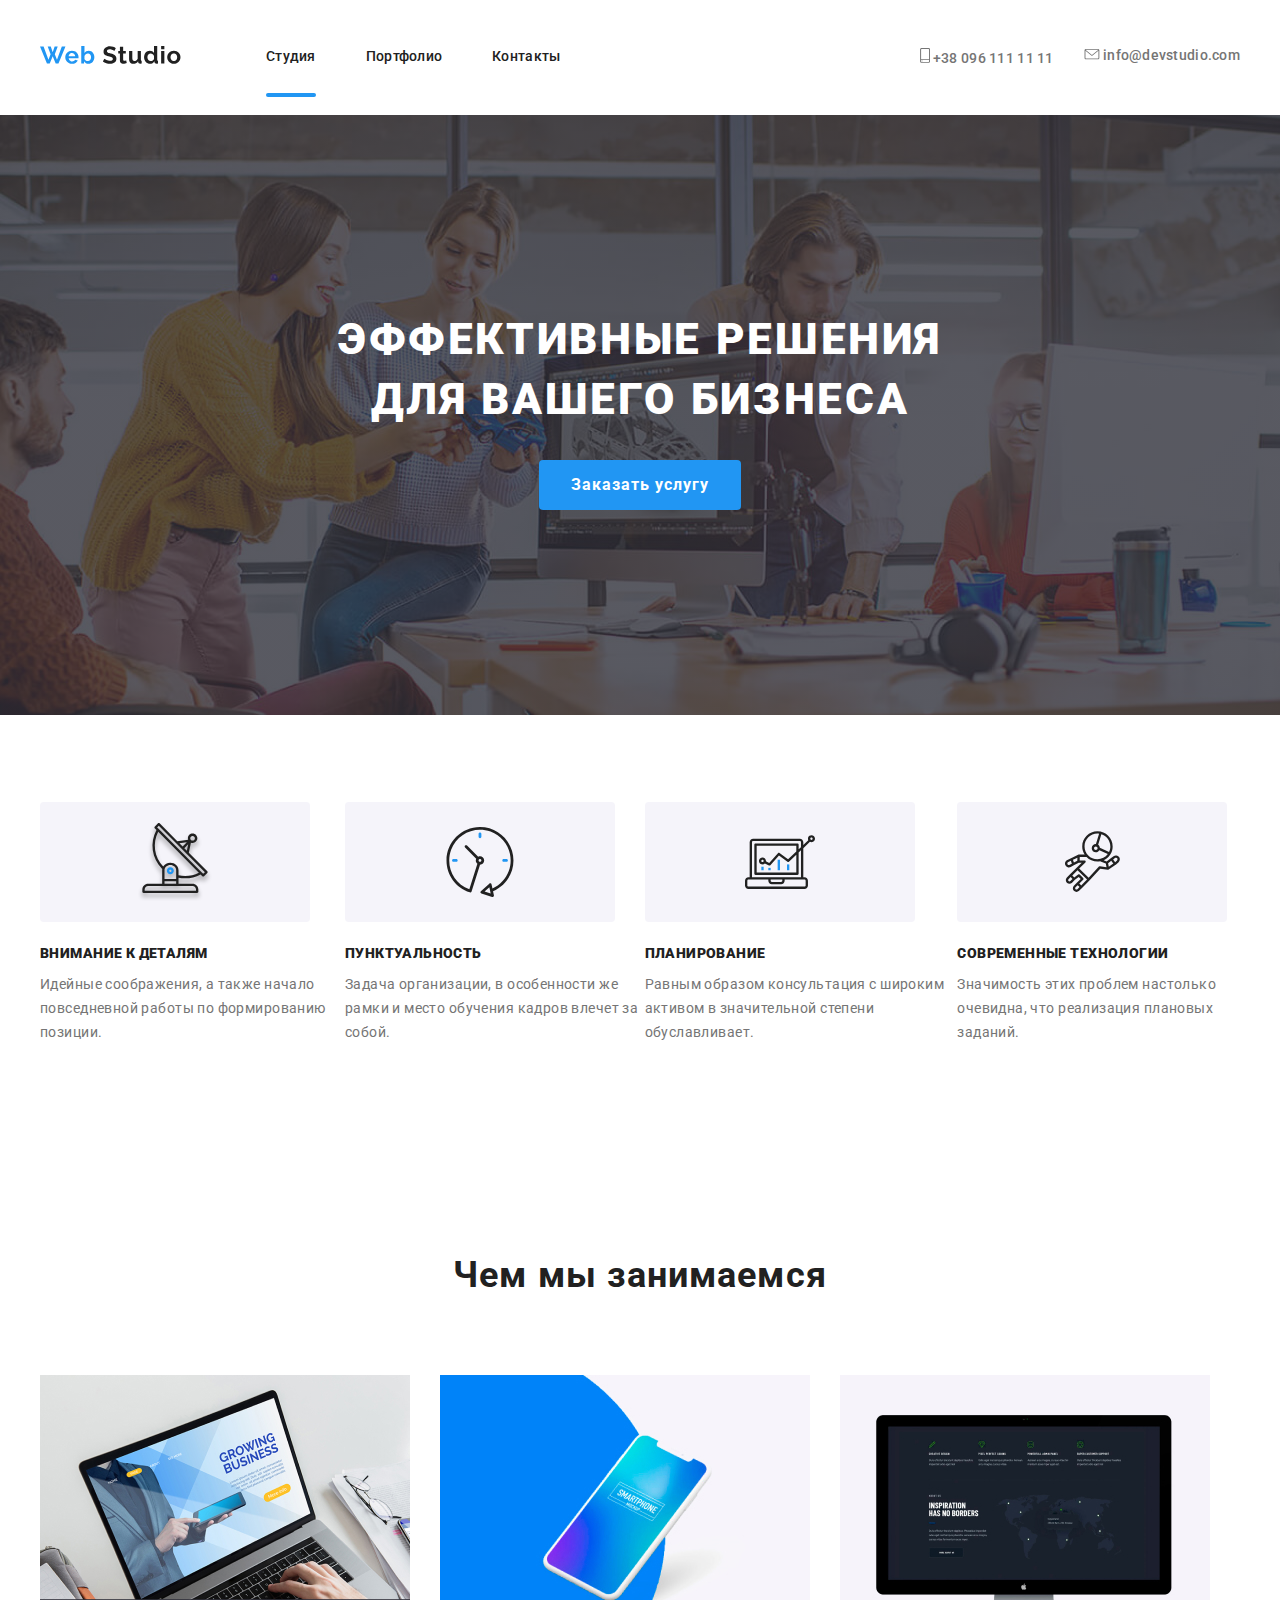
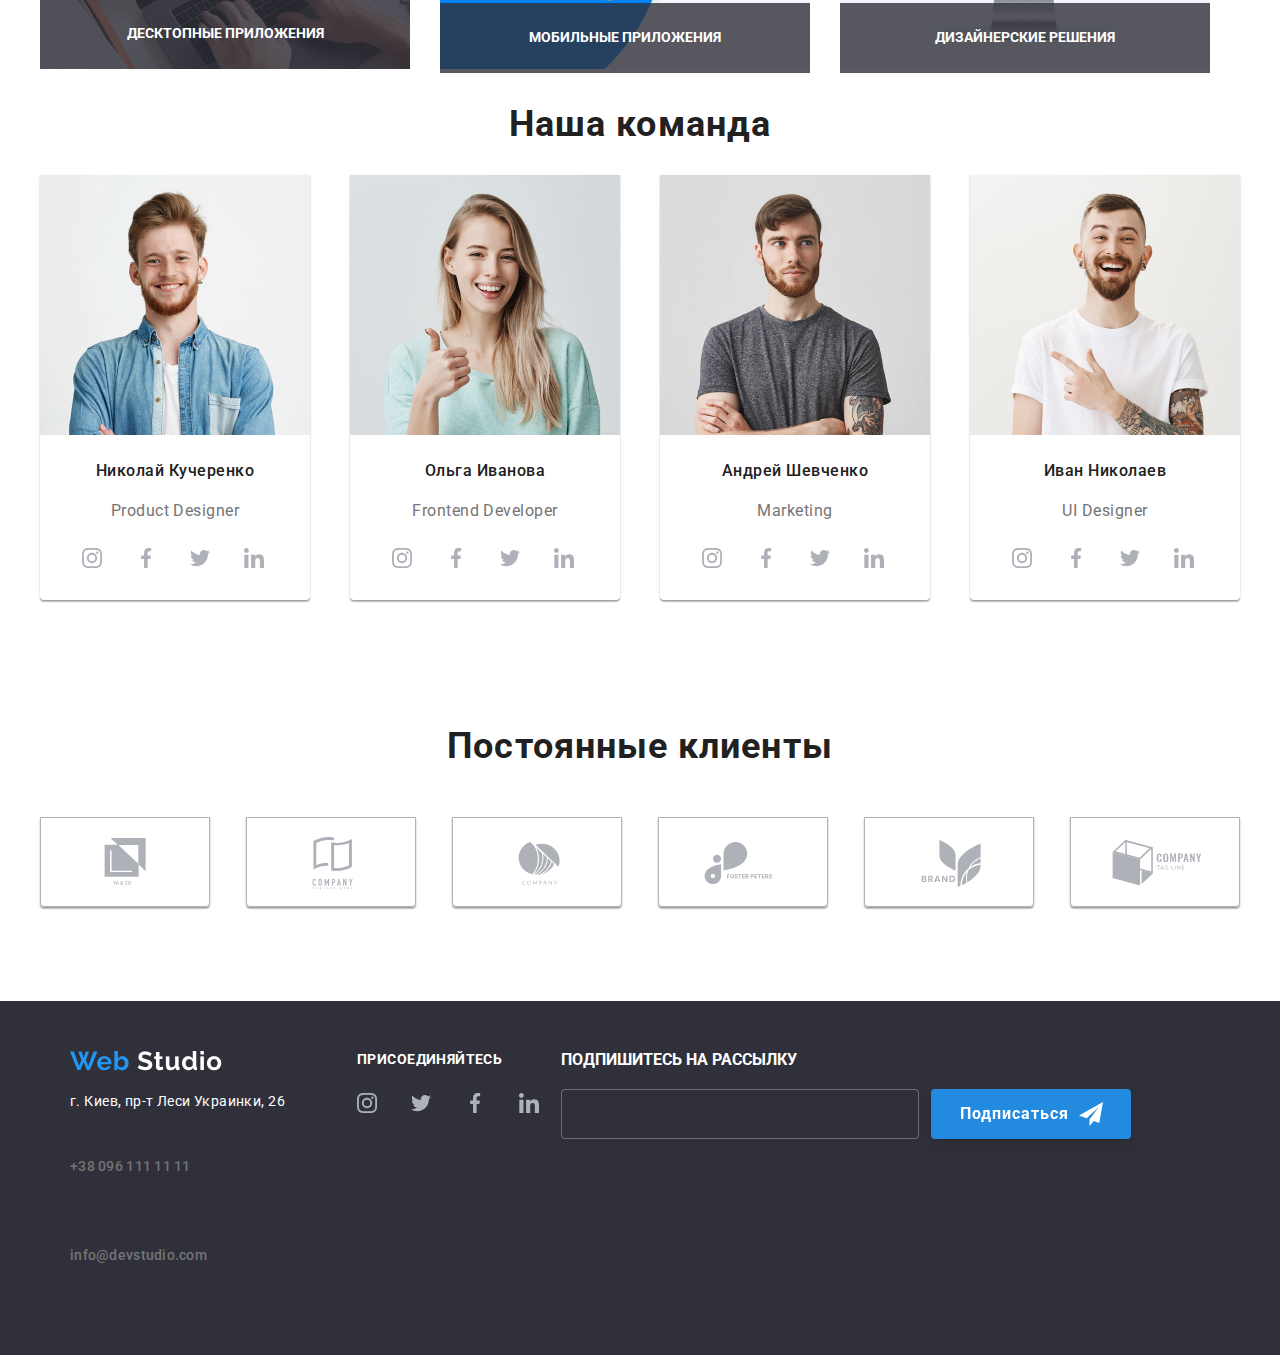
==== index.html @ 28524fff "18/08" ====
<!DOCTYPE html>
<html lang="ru">
  <head>
    <meta charset="UTF-8" />
    <meta name="viewport" content="width=device-width, initial-scale=1.0" />
    <title>Web Studio</title>
    <link
      href="https://fonts.googleapis.com/css2?family=Roboto:ital,wght@0,100;0,300;0,400;0,500;0,700;0,900;1,100;1,300;1,400;1,500;1,700;1,900&display=swap"
      rel="stylesheet"
    />
    <link rel="stylesheet" href="./CSS/normalize.css" />
    <link rel="stylesheet" href="./CSS/styles.css" />
  </head>

  <body>
    <!--Шапка сайта-->
    <header class="page-header">
      <div class="container">
        <nav class="nav-container">
          <a href="index.html" aria-label="лого" class="logo-link">
            <svg width="141" height="28">
              <use href="./images/sprite.svg#icon-logo"></use>
            </svg>
          </a>
          <ul class="site-nav list">
            <li class="nav-link-item list">
              <a class="nav-link link current" href="index.html">
                Студия
              </a>
            </li>
            <li class="nav-link-item list">
              <a class="nav-link" href="portfolio.html">
                Портфолио
              </a>
            </li>
            <li class="nav-link-item list">
              <a class="nav-link" href=" ">
                Контакты
              </a>
            </li>
          </ul>
          <div class="site-nav-div">
            <ul class="site-nav">
              <li class="contact-list-item list">
                <a class="contact-data" href="tel: ">
                  <svg width="10" height="14.94" class="contact-data-icon">
                    <use href="./images/sprite.svg#icon-smartphone"></use>
                  </svg>
                  +38 096 111 11 11</a
                >
              </li>
              <li class="contact-list-item list">
                <a class="contact-data" href="mailto:info@devstudio.com">
                  <svg width="16" height="11.12" class="contact-data-icon">
                    <use href="./images/sprite.svg#icon-envelope"></use>
                  </svg>
                  info@devstudio.com</a
                >
              </li>
            </ul>
          </div>
        </nav>
      </div>
    </header>
    <!--Герой-->
    <section class="hero-section">
      <div class="container hero-container">
        <h1 class="hero-heading">
          ЭФФЕКТИВНЫЕ РЕШЕНИЯ <br />
          ДЛЯ ВАШЕГО БИЗНЕСА
        </h1>
        <button data-modal-open class="data-modal-open button" type="button">
          Заказать услугу
        </button>
        <div data-modal class="backdrop is-hidden">
          <button class="modal-close-button" type="button" data-modal-close>
            <svg class="close-icon">
              <use href="./images/sprite.svg#icon-close"></use>
            </svg>
          </button>
          <div class="modal">
            <b class="modal-for-call"
              >Оставьте свои данные, мы вам перезвоним</b
            >
            <form class="feedback-form form">
              <div class="form-field">
                <input
                  class="form-field-input"
                  type="text"
                  name="name"
                  id="name"
                  placeholder=" "
                  required
                />
                <label class="form-field-label" for="name">Имя</label>
                <svg class="form-field-icon" width="18" height="18">
                  <use href="./images/sprite.svg#icon-person"></use>
                </svg>
              </div>
              <div class="form-field">
                <input
                  class="form-field-input"
                  type="tel"
                  name="tel"
                  id="tel"
                  placeholder=" "
                  required
                />
                <label class="form-field-label" for="tel">Телефон</label>
                <svg class="form-field-icon" width="18" height="18">
                  <use href="./images/sprite.svg#icon-phone-black"></use>
                </svg>
              </div>
              <div class="form-field">
                <input
                  class="form-field-input"
                  type="email"
                  name="mail"
                  id="mail"
                  placeholder=" "
                  required
                />
                <label class="form-field-label" for="mail">Почта</label>
                <svg class="form-field-icon" width="18" height="18">
                  <use href="./images/sprite.svg#icon-email-black"></use>
                </svg>
              </div>
              <div class="form-field textarea">
                <textarea
                  class="form-field-textarea"
                  name="comment"
                  id="comment"
                  placeholder=" "
                ></textarea>
                <label class="form-field-label" for="comment"
                  >Комментарий</label
                >
              </div>
              <div class="form-field checkbox">
                <input
                  class="checkbox-input"
                  type="checkbox"
                  name="check"
                  value="Подтверждаю"
                  id="check"
                  required
                />
                <label class="checkbox-label" for="check">
                  <span class="contact-form-checkbox-span">
                    Соглашаюсь с рассылкой и принимаю
                    <a
                      class="contact-form-checkbox-span-link"
                      href=""
                      target="_blank"
                      rel="noopener noreferrer"
                    >
                      Условия договора</a
                    >
                  </span>
                </label>
              </div>
              <button class="feedback-form-submit-button button" type="submit">
                Отправить
              </button>
            </form>
          </div>
        </div>
      </div>
    </section>
    <!--Почему мы-->
    <section class="about-us-sect">
      <div class="container">
        <h2 hidden>Почему мы</h2>
        <ul class="about-img list">
          <li class="about-image-icon antenna">
            <h3 class="sub-heading"><b>ВНИМАНИЕ К ДЕТАЛЯМ</b></h3>
            <p class="abt-text">
              Идейные соображения, а также начало повседневной работы по
              формированию позиции.
            </p>
          </li>
          <li class="about-image-icon clock">
            <h3 class="sub-heading"><b>ПУНКТУАЛЬНОСТЬ</b></h3>
            <p class="abt-text">
              Задача организации, в особенности же рамки и место обучения кадров
              влечет за собой.
            </p>
          </li>

          <li class="about-image-icon diagram">
            <h3 class="sub-heading"><b>ПЛАНИРОВАНИЕ</b></h3>
            <p class="abt-text">
              Равным образом консультация с широким активом в значительной
              степени обуславливает.
            </p>
          </li>

          <li class="about-image-icon tech">
            <h3 class="sub-heading"><b>СОВРЕМЕННЫЕ ТЕХНОЛОГИИ</b></h3>
            <p class="abt-text">
              Значимость этих проблем настолько очевидна, что реализация
              плановых заданий.
            </p>
          </li>
        </ul>
      </div>
    </section>
    <!--Чем мы занимаемся-->
    <section class="activity-sec no.padding">
      <div class="container">
        <h2 class="activity-header">Чем мы занимаемся</h2>
        <ul class="activity-list list">
          <li class="activity-list-item">
            <div class="activity-wrapper">
              <img
                class="activity-list-item-image"
                src="images/ourbusiness/desktop.jpg"
                alt="ноутбук"
                width="370"
                height="294"
              />
              <h3 class="activity-subh-r">Десктопные приложения</h3>
            </div>
          </li>

          <li class="activity-list-item">
            <div class="activity-wrapper">
              <img
                src="images/ourbusiness/mobile.jpg"
                alt="Телефон"
                width="370"
                height="294"
              />
              <h3 class="activity-subh-r">Мобильные приложения</h3>
            </div>
          </li>
          <li class="activity-list-item">
            <div class="activity-wrapper">
              <img
                src="images/ourbusiness/design.jpg"
                alt="компьютер"
                width="370"
                height="294"
              />
              <h3 class="activity-subh-r">Дизайнерские решения</h3>
            </div>
          </li>
        </ul>
      </div>
    </section>
    <!--Наша команда-->
    <section class="team-section">
      <div class="container">
        <h2 class="team-section-name">Наша команда</h2>
        <ul class="team-list list">
          <li class="team-list-item first-empl">
            <img
              src="./images/team/Николай.jpg"
              alt="Николай"
              width="270"
              height="260"
            />
            <h4 class="team-subheader">Николай Кучеренко</h4>
            <p class="profession" lang="en">Product Designer</p>
            <ul class="social-link-list list">
              <li class="social-link">
                <a
                  href=" "
                  aria-label="Instagram"
                  class="social-list_link-item"
                >
                  <svg width="20" height="20">
                    <use href="./images/sprite.svg#icon-instagram"></use>
                  </svg>
                </a>
              </li>
              <li class="social-link">
                <a href=" " aria-label="Facebook" class="social-list_link-item">
                  <svg width="20" height="20">
                    <use href="./images/sprite.svg#icon-facebook"></use>
                  </svg>
                </a>
              </li>
              <li class="social-link">
                <a href=" " aria-label="Twitter" class="social-list_link-item">
                  <svg width="20" height="20">
                    <use href="./images/sprite.svg#icon-twitter"></use>
                  </svg>
                </a>
              </li>
              <li class="social-link">
                <a href=" " aria-label="Linkedin" class="social-list_link-item"
                  ><svg width="20" height="20">
                    <use href="./images/sprite.svg#icon-linkedin"></use>
                  </svg>
                </a>
              </li>
            </ul>
          </li>

          <li class="team-list-item">
            <img
              src="./images/team/Ольга.jpg"
              alt="Ольга"
              width="270"
              height="260"
            />
            <h4 class="team-subheader">Ольга Иванова</h4>
            <p class="profession" lang="en">Frontend Developer</p>
            <ul class="social-link-list list">
              <li class="social-link">
                <a
                  href=" "
                  aria-label="Instagram"
                  class="social-list_link-item"
                >
                  <svg width="20" height="20">
                    <use href="./images/sprite.svg#icon-instagram"></use>
                  </svg>
                </a>
              </li>
              <li class="social-link">
                <a href=" " aria-label="Facebook" class="social-list_link-item">
                  <svg width="20" height="20">
                    <use href="./images/sprite.svg#icon-facebook"></use>
                  </svg>
                </a>
              </li>
              <li class="social-link">
                <a href=" " aria-label="Twitter" class="social-list_link-item">
                  <svg width="20" height="20">
                    <use href="./images/sprite.svg#icon-twitter"></use>
                  </svg>
                </a>
              </li>
              <li class="social-link">
                <a href=" " aria-label="Linkedin" class="social-list_link-item">
                  <svg width="20" height="20">
                    <use href="./images/sprite.svg#icon-linkedin"></use>
                  </svg>
                </a>
              </li>
            </ul>
          </li>
          <li class="team-list-item">
            <img
              src="./images/team/Андрей.jpg"
              alt="Андрей"
              width="270"
              height="260"
            />
            <h4 class="team-subheader">Андрей Шевченко</h4>
            <p class="profession" lang="en">Marketing</p>
            <ul class="social-link-list list">
              <li class="social-link">
                <a
                  href=" "
                  aria-label="Instagram"
                  class="social-list_link-item"
                >
                  <svg width="20" height="20">
                    <use href="./images/sprite.svg#icon-instagram"></use>
                  </svg>
                </a>
              </li>
              <li class="social-link">
                <a href=" " aria-label="Facebook" class="social-list_link-item">
                  <svg width="20" height="20">
                    <use href="./images/sprite.svg#icon-facebook"></use>
                  </svg>
                </a>
              </li>
              <li class="social-link">
                <a href=" " aria-label="Twitter" class="social-list_link-item">
                  <svg width="20" height="20">
                    <use href="./images/sprite.svg#icon-twitter"></use>
                  </svg>
                </a>
              </li>
              <li class="social-link">
                <a href=" " aria-label="Linkedin" class="social-list_link-item">
                  <svg width="20" height="20">
                    <use href="./images/sprite.svg#icon-linkedin"></use>
                  </svg>
                </a>
              </li>
            </ul>
          </li>

          <li class="team-list-item">
            <img
              src="./images/team/Иван.jpg"
              alt="Иван"
              width="270"
              height="260"
            />
            <h4 class="team-subheader">Иван Николаев</h4>
            <p class="profession" lang="en">UI Designer</p>
            <ul class="social-link-list list">
              <li class="social-link">
                <a
                  href=" "
                  aria-label="Instagram"
                  class="social-list_link-item"
                >
                  <svg width="20" height="20">
                    <use href="./images/sprite.svg#icon-instagram"></use>
                  </svg>
                </a>
              </li>
              <li class="social-link">
                <a href=" " aria-label="Facebook" class="social-list_link-item">
                  <svg width="20" height="20">
                    <use href="./images/sprite.svg#icon-facebook"></use>
                  </svg>
                </a>
              </li>
              <li class="social-link">
                <a href=" " aria-label="Twitter" class="social-list_link-item">
                  <svg width="20" height="20">
                    <use href="./images/sprite.svg#icon-twitter"></use>
                  </svg>
                </a>
              </li>
              <li class="social-link">
                <a href=" " aria-label="Linkedin" class="social-list_link-item">
                  <svg width="20" height="20">
                    <use href="./images/sprite.svg#icon-linkedin"></use>
                  </svg>
                </a>
              </li>
            </ul>
          </li>
        </ul>
      </div>
    </section>
    <!--Постоянные клиенты-->
    <section class="clients-section">
      <div class="container">
        <h2 class="clients-header">Постоянные клиенты</h2>
        <ul class="clients-list list">
          <li class="client-icon border customers-list-item-link">
            <a href="" aria-label="Клиент1">
              <svg width="170" height="90" class="client-icon-svg">
                <use href="./images/sprite.svg#icon-Client1"></use>
              </svg>
            </a>
          </li>
          <li class="client-icon border customers-list-item-link">
            <a href="" aria-label="Клиент2">
              <svg width="170" height="90" class="client-icon-svg">
                <use href="./images/sprite.svg#icon-Client2"></use>
              </svg>
            </a>
          </li>
          <li class="client-icon border customers-list-item-link">
            <a href="" aria-label="Клиент1">
              <svg width="170" height="90" class="client-icon-svg">
                <use href="./images/sprite.svg#icon-Client3"></use></svg
            ></a>
          </li>
          <li class="client-icon border customers-list-item-link">
            <a href="" aria-label="Клиент4">
              <svg width="170" height="90" class="client-icon-svg">
                <use href="./images/sprite.svg#icon-Client4"></use></svg
            ></a>
          </li>
          <li class="client-icon border customers-list-item-link">
            <a href="" aria-label="Клиент5">
              <svg width="170" height="90" class="client-icon-svg">
                <use href="./images/sprite.svg#icon-Client5"></use></svg
            ></a>
          </li>
          <li class="client-icon border customers-list-item-link">
            <a href="" aria-label="Клиент6">
              <svg width="170" height="90" class="client-icon-svg">
                <use href="./images/sprite.svg#icon-Client6"></use></svg
            ></a>
          </li>
        </ul>
      </div>
    </section>
    <!--Контакты-->
    <footer class="contacts-sec">
      <div class="container">
        <div class="contacts">
          <h2 hidden>Контакты</h2>
          <div class="contacts-div1">
            <a href="index.html" aria-label="лого" class="footer-logo">
              <img src="./images/header/WebStudio.png" alt="webstudio" />
            </a>

            <div class="address-div">
              <address>
                <a
                  class="address-item-link"
                  href="https://goo.gl/maps/PfShquKMq7pHnLQV8"
                >
                  <p class="address-item">г. Киев, пр-т Леси Украинки, 26</p>
                </a>
              </address>
              <ul class="list">
                <li class="contact-list-item">
                  <a class="contact-data" href="tel: ">+38 096 111 11 11</a>
                </li>
                <li class="contact-list-item">
                  <a class="contact-data" href="mailto:info@devstudio.com">
                    info@devstudio.com</a
                  >
                </li>
              </ul>
            </div>
          </div>

          <div class="join-us-div">
            <p class="join-text">Присоединяйтесь</p>
            <ul class="joinus list">
              <li class="social-link">
                <a
                  href=""
                  aria-label="иконка_инстаграм"
                  class="social-list_link-item"
                >
                  <svg width="20" height="20">
                    <use href="./images/sprite.svg#icon-instagram"></use>
                  </svg>
                </a>
              </li>
              <li class="social-link">
                <a
                  href=""
                  aria-label="иконка_твиттер"
                  class="social-list_link-item"
                >
                  <svg width="20" height="20">
                    <use href="./images/sprite.svg#icon-twitter"></use></svg
                ></a>
              </li>
              <li class="social-link">
                <a
                  href=""
                  aria-label="иконка_фейсбук"
                  class="social-list_link-item"
                >
                  <svg width="20" height="20">
                    <use href="./images/sprite.svg#icon-facebook"></use></svg
                ></a>
              </li>
              <li class="social-link">
                <a
                  href=""
                  aria-label="иконка_линкедин"
                  class="social-list_link-item"
                  ><svg width="20" height="20">
                    <use href="./images/sprite.svg#icon-linkedin"></use>
                  </svg>
                </a>
              </li>
            </ul>
          </div>
          <!--Блок подписки-->
          <div class="subscribe-form-section">
            <b class="subscribe-to">подпишитесь на рассылку</b>
            <form class="subscribe-form">
              <input
                class="subscribe-form-input"
                type="email"
                name="mail"
                id="email"
              />
              <button class="subscribe-form-submit-button button" type="submit">
                Подписаться
                <svg class="subscribe-form-icon" width="24" height="24">
                  <use href="./images/sprite.svg#icon-icon_send"></use>
                </svg>
              </button>
            </form>
          </div>
        </div>
      </div>
    </footer>
    <script src="./js/modal.js"></script>
  </body>
</html>
---- CSS/styles.css ----
:root {
  font-family: "Roboto", sans-serif;
  font-style: normal;
    --main-font-color: white;}
}

html {
  box-sizing: border-box;
}

*, *:: before, 
*:: after {
  box-sizing: inherit;
}

.list {
padding: 0; 
margin: 0; 
list-style-type: none;
}

.container {
  max-width: 1200px;
  padding-left: 15px;
  padding-right: 15px;
  margin-left: auto;
  margin-right: auto;
  }


.site-nav {
 display: flex; 
}
.site-nav .nav-link-item {
  display: block;
  font-weight: 500;
  font-size: 14px;
  line-height: 16px;
  letter-spacing: 0.02em;
  color: #212121;
  margin-right: 50px;
  padding-top: 30px;
}
.nav-link {
  color: #212121;
}
.site-nav .nav-link-item:last-child {
  margin-right: 0;
}

.contact-list-item {
  margin-right: 30px;
  padding-bottom: 9px;
}
.site-nav .contact-list-item:last-child {
  margin-right: 0;
}

.logo {
  font-family: "Roboto", sans-serif;
}
.logo-link {
  margin-right: 85px;
}
.site-nav-div {
  margin-left: auto;
}
.hero-heading {
  margin-top: 0;
  margin-bottom: 30px;
  padding-top: 195px;
  font-weight: 900;
  font-size: 44px;
  line-height: 1.36;
  text-align: center;
  letter-spacing: 0.06em;
  text-transform: uppercase;
  color: #ffffff;
}
.hero-container {
  background-image: linear-gradient(
    to bottom, 
     rgba(47, 48, 58, 0.8), 
     rgba(47, 48, 58, 0.8) ), url(../images/header_image/Header_img.jpg); 
  background-repeat: no-repeat;
  background-origin: border-box;
  background-size: auto;
  background-position: center;
  background-size: cover;
  max-width: 1600px;
  height: 600px;
  left: 0px;
  top: 80px;
  background-clip: border-box;

  }


.nav-container {
  display: flex;
  align-items: center;
  /*justify-content: space-between;*/
}
.nav-link {
  font-weight: 500;
  font-size: 14px;
  line-height: 1.14;
  letter-spacing: 0.02em;
  text-decoration: none;
}
.nav-link:hover,
.nav-link:focus {
  color: #2196f3;
}
.nav-link-item {
  list-style: none;
  text-decoration: none;
  display: block;
}

/*.nav-link-text {
font-weight: 500;
font-size: 14px;
line-height: 16px;
letter-spacing: 0.02em;
color: #212121;  
}*/
/*.current {
  color:#2196F3;*/
 
}

.nav-link {
 display: block;
 padding-top: 32px;
 padding-bottom: 32px;
 font-weight: 500;
 font-size: 14px;
 line-height: 1.1428;
 letter-spacing: 0.02em;
 color: #212121;}
}
/*.nav-link .current {
 padding-bottom: 0;
}*/
.nav-link.current {
 padding-bottom: 0;
 color:#2196F3;
 }
.nav-link.current::after {
 content: '';
 display: block;
 height: 4px;
 border-radius: 2px;
 margin-top: 28px;
 background-color: #2196F3;
 }



.contact-list-item {
  list-style: none;
  text-decoration: none;
}
.contact-list-item {
  fill: #757575;
}
.contact-list-item:hover,
.contact-list-item:focus
 {
  color: #2196f3;
}
.contact-data {
  display: block;
  padding-top: 32px;
  padding-bottom: 32px;
  list-style: none;
  text-decoration: none;
  font-weight: 500;
  font-size: 14px;
  line-height: 1.14;
  letter-spacing: 0.02em;
  color: #757575;
  transition: color 250ms cubic-bezier(0.4, 0, 0.2, 1);
}
.contact-data:hover,
.contact-data .contact-data-icon:focus {
  fill: #2196f3;
}
.contact-data:hover,
.contact-data:focus {
 color: #2196f3;
}

.list {
  padding: 0;
  /*margin: 0;*/
}
.hero-section {
  text-align: center;
  background-image: linear-gradient(
    to bottom, 
     rgba(47, 48, 58, 0.8), 
     rgba(47, 48, 58, 0.8) ), url(../images/header_image/Header_img.jpg); 
  background-repeat: no-repeat;
  background-origin: border-box;
  background-size: auto;
  background-position: center;
  background-size: cover;
  max-width: 1600px;
  height: 600px;
  left: 0px;
  top: 80px;
  background-clip: border-box; /*background-color: grey;*/
   margin-left: auto;
  margin-right: auto;}

  .button {
  display: inline-block;
  border-radius: 4px;
  padding: 10px 32px;
  min-width: 200px;
  text-align: center;
  background: #2196f3;
  color: #ffffff;
  /*text-transform: uppercase;*/
  letter-spacing: 0.06em;
  border: none;
  font-family: Roboto;
font-style: normal;
font-weight: bold;
font-size: 16px;
line-height: 30px;
  }

  .button:hover,
  .button:focus {
    background: #2196f3;
    color: #ffffff;
    /*text-transform: uppercase;*/
    letter-spacing: 0.06em;
    border: none;
  }

   .hero-button-text {
    font-weight: bold;
    font-size: 16px;
    line-height: 1.87;
    display: flex;
    align-items: center;
    text-align: center;
    letter-spacing: 0.06em;

    color: #FFFFFF;
  }
  .about-us-section {
 display: flex;
    align-items: center;
    text-align: center;
  }
  .abt-us-container {
    width: 1200px;
    margin-top: 0;
    margin-left: auto;
    margin-right: auto;
    margin-bottom: 94px;
    /*width: 1170px;*/
    padding-left: 15px;
    padding-right: 15px;
    justify-content: space-between;
    align-items: baseline;
  }

  .sub-heading {
    margin-top: 0;
    margin-bottom: 10px;
    font-weight: bold;
    font-size: 14px;
    line-height: 1.14;
    letter-spacing: 0.03em;
    text-transform: uppercase;
    color: #212121;
    align-items: center;
    align-items: baseline;
  }
  .about-img {
    list-style: none;
  }
  .about-img {
    display: flex;
  }

  .about-image-icon {
   list-style: none;
   margin-right: 0px;
  }
  
  .about-image-icon:last-child {
    margin-right: 0;
  }

  .antenna::before {
  content: "";
  display: inline-block;
  width: 270px;
  height: 120px;
  background-repeat: no-repeat;
  background-size: cover;
  left: 215px;
  top: 774px;
  background: #F5F4FA;
  background-image: url(../images/about/antenna.svg);
  background-repeat: no-repeat;
  background-position: center;
  border-radius: 4px;
  margin-bottom: 20px;}

    .clock::before {
  content: "";
  display: inline-block;
  width: 270px;
  height: 120px;
  background-repeat: no-repeat;
  background-size: cover;
  left: 215px;
  top: 774px;
  background: #F5F4FA;
  background-image: url(../images/about/clock.svg );
  background-repeat: no-repeat;
  background-position: center;
  border-radius: 4px;
margin-bottom: 20px;}

  .diagram::before {
  content: "";
  display: inline-block;
  width: 270px;
  height: 120px;
  background-repeat: no-repeat;
  background-size: cover;
  left: 215px;
  top: 774px;
  background: #F5F4FA;
  background-image: url(../images/about/diagram.svg );
  background-repeat: no-repeat;
  background-position: center;
  border-radius: 4px;
margin-bottom: 20px;}

  .tech::before {
  content: "";
  display: inline-block;
  width: 270px;
  height: 120px;
  background-repeat: no-repeat;
  background-size: cover;
  left: 215px;
  top: 774px;
  background: #F5F4FA;
  background-image: url(../images/about/Group.svg );
  background-repeat: no-repeat;
  background-position: center;
  border-radius: 4px;
margin-bottom: 20px;}
  }
    /* 
    position: absolute;
    width: 270px;
    height: 120px;
    left: 1115px;
    top: 774px;
    background-color: #F5F4FA;
    border-radius: 4px;*/
    }
  
  .image {
    margin-top: 0;
    margin-bottom: 55px; 
    padding-right: 96px;
    padding-left: 96px
  }

  .image-wrapper{
    position: relative;
  }


  .about-us-sect {
    list-style: none;
    text-decoration: none;
    padding-top: 87px;
    padding-bottom: 87px;
  }


.abt-text {
  margin-top: 0;
  margin-bottom: 94px;
  font-weight: normal;
  font-size: 14px;
  line-height: 1.72;
  letter-spacing: 0.03em;
  color: #757575;
  align-items: center;
  align-items: baseline;
}
.no.padding {
  padding-top: 0;
  padding-bottom: 0;
}
.activity-sec {

  }
.activity-container {
  max-width: 1200px;
  margin-top: 0;
  margin-left: auto;
  margin-right: auto;
}

.activity-list {
  display: flex;
  justify-content: space-between;
}
.activity-header {
  font-weight: bold;
  font-size: 36px;
  line-height: 1.16;
  text-align: center;
  letter-spacing: 0.03em;
  color: #212121;
}
.activity-wrapper {
  position: relative;
}
 .activity-list-item {
  list-style: none;
  margin-top: 48px;
  /*margin-bottom: 94px;*/
  margin-right: 30px;
  
  /*border-radius: 4px;;
background-image: linear-gradient(
    to bottom, 
      #F5F4FA;  #F5F4FA)
  background-repeat: no-repeat;
  background-origin: border-box;
  background-size: auto;
  background-position: center;
  background-size: cover;
  width: 270px;
  height: 120px;
  left: 0px;
  top: 80px;
  background-clip: border-box;*/
}
/*.acivityy-wrapper {
  position: relative;
}
*/
   .activity-list-item-image {
    display: block;
  }

.activity-subh-r {
  position: absolute;
  bottom: 0;
  left: 0;
  width: 100%;
  padding-top: 27px;
  padding-bottom: 27px;
  margin: 0;
  font-weight: 700;
  font-size: 14px;
  line-height: 1.14;
  text-align: center;
  text-transform: uppercase;
  color: #ffffff;
  background-color: rgba(47, 48, 58, 0.8);
  }

/*  .activity-subh-r {
width: 370px;
left: 215px;
top: 1435px;
background-color: rgba(47, 48, 58, 0.8);
text-align: center;

  }*/

 .team-section-container {
    max-width: 1200px;
    justify-content: space-between;
    margin-left: auto;
    margin-right: auto;
    padding-left: 15px;
    padding-right: 15px;
    background: #E5E5E5;
    
  }

  .team-list {
  list-style:none;
  display: flex;
/*margin-left: 215px;
  margin-right: 215px;*/
  justify-content: space-between;
  }

  .team-list-item {
    max-width: 275px;
  /*margin-right: 30px;*/
box-shadow: 0px 2px 1px rgba(0, 0, 0, 0.2), 0px 1px 1px rgba(0, 0, 0, 0.14), 0px 1px 3px rgba(0, 0, 0, 0.12);
border-radius: 0px 0px 4px 4px;
margin-bottom: 95px;
  }
  .team-list-item:last-child {
    margin-right:0
  }
  .team-section-name {
   font-weight: bold;
   font-size: 36px;
   line-height: 42px;
   text-align: center;
   letter-spacing: 0.03em;
   color: #212121; 
  }
 

  .team-subheader {

    font-weight: 500;
    font-size: 16px;
    line-height: 19px;
    text-align: center;
    letter-spacing: 0.03em;
    color: #212121;
  }
  .profession {
    font-weight: normal;
    font-size: 16px;
    line-height: 19px;
    text-align: center;
    letter-spacing: 0.03em;
    color: #757575;
  }
  .social-link-list {
    display: flex;
    align-content: center;
    padding-left: 30px;
    padding-bottom: 20px;
  }
.social-list_link-item {
    display: inline-flex;
    justify-content: center;
    align-items: center;
    width: 44px;
    height: 44px;
    border-radius: 50%;
       
 }
 .social-list_link-item {
transition: fill 250ms cubic-bezier(0.4, 0, 0.2, 1), background-color 250ms cubic-bezier(0.4, 0, 0.2, 1);}
  /*.social-link:hover,
  .social-link:focus {
  color: #2196f3
  ;}*/

  .social-link {
   margin-right: 10px;
  }
  /*.social-link::before {
  content: "";
  width: 60px;
  height: 1px;
  /*margin-right: 40px;*/
  
  
.social-list_link-item {
  fill: #afb1b8;

}
.social-list_link-item:hover, 
.social-list_link-item-svg {
  fill: white;
    transition: fill 250ms cubic-bezier(0.4, 0, 0.2, 1);
}
.social-list_link-item:hover .social-list_link-item-svg {
  fill: #2196F3;
 }
.social-list_link-item-svg {
 width: 20px;
 height: 20px;
}
.social-list_link-item:hover {
  background-color:  #2196F3;
}
 

  /*.social-link {
     background-image: url(../images/Socials/Instagram.svg);
     background-position: center;
     position: absolute;
      width: 44px;
      height: 44px;
      left: 515px;
      top: 2779px;*/

  

 /* .clients-container {
  max-width: 1200px;
  margin-top: 0;
 
  margin-left: auto;
  margin-right: auto; 
  padding-left: 15px;
  padding-right: 15px;
  padding-bottom: 0px;
      }*/

  .clients-section {
   margin-bottom: 94px;
   }
  .clients-icon-list {
    transition: background-color 250ms cubic-bezier(0.4, 0, 0.2, 1);
  }

  .clients-list {
    list-style: none;
    display: flex;
    justify-content: space-between;}

 .clients-header {
margin-bottom: 50px;
font-weight: bold;
font-size: 36px;
line-height: 42px;
text-align: center;
letter-spacing: 0.03em;
color: #212121;

 }
.client-icon .client-icon-svg {
   fill:#AFB1B8;
}

.client-icon:last-child {
  margin-right: 0px;
}
.client-icon {
  margin-right: 30px;
}

.client-icon-svg:hover,
.client-icon-svg {
  fill: #2196f3;
}

.customers-list-item-link:hover,
.customers-list-item-link:focus {
  border-color: #2196f3;}
.customers-list-item-link {
  transition: background-color 250ms cubic-bezier(0.4, 0, 0.2, 1);
}
/*.client-icon:hover, 
.client-icon-svg {
  fill:  #2196f3}*/
 
/* .client-icon:hover,
 .client-icon:focus {
color: #2196f3;}*/

 .border{
max-width: 170px;
  /*margin-right: 30px;*/
box-shadow: 0px 2px 1px rgba(0, 0, 0, 0.2), 0px 1px 1px rgba(0, 0, 0, 0.14), 0px 1px 3px rgba(0, 0, 0, 0.12);
border-radius: 0px 0px 4px 4px;
/*margin-bottom: 95px;*/
height: 90px;
left: 1215px;
top: 2487px;
border: 1px solid #AFB1B8;
box-sizing: border-box;

  }

.client-icon .border:hover,
.border:focus {
fill: #2196f3;}

 .products-list-section {
 margin-top: 30px;
 }
  .products-list {
  list-style: none;
  display: flex;
  justify-content: center;
  /*margin-bottom: 95px;*/
  }
  .products-list:last-child {
    margin-right: 0;
  }
  
  .products-button {
    padding-right: 6px;
    /*box-shadow: 0px 3px 1px #2196F3 (0, 0, 0, 0.1), 0px 1px 2px #2196F3 (0, 0, 0, 0.08), 0px 2px 2px rgba(0, 0, 0, 0.12);
border-radius: 4px;*/    
  }
  .products-list-item {
  list-style: none;
  width: 370px;
  }
 .pro-button {
   background: #F5F4FA;
 }
 .pro-button:hover {
   background-color: #2196F3;
 }
  
  .products-nav-section {
   display: flex;
   margin-top: 84px;
   justify-content: space-around;
   
  }
  .products-list-main {
    display: flex;
    flex-wrap: wrap;
    justify-content: space-around;
  }
  .product-item {
   width: 370px;
   margin-top: 30px;
    /*margin-bottom: 30px;*/
  }
  .product-image-wrapper {
  position: relative;
  overflow: hidden;
  }
 .product-list-image {
   display: block;
 }
  /*.product-item:nth-last-child(-n + 3) {
    margin-bottom: 0;
  }*/
  .products-list-main:last-child {
    margin-right: 0;
  }
  .product-header {
    padding-left: 24px;
    padding-right: 24px;
   /* padding-bottom: 4px;*/
    margin-bottom: 0;
    width: 322px;
    height: 36px;
    left: 239px;
    top: 576px;

    font-family: Roboto;
    font-style: normal;
    font-weight: bold;
    font-size: 18px;
    line-height: 36px;
    letter-spacing: 0.06em;
    color: #212121;
  }
  .product-subheader {
    padding-left: 24px;
    padding-right: 24px;
    padding-top: 4px;
    padding-bottom: 20px;
    margin-bottom: 0;
    width: 322px;
    height: 30px;
    left: 239px;
    top: 616px;
    font-family: Roboto;
    font-style: normal;
    font-weight: normal;
    font-size: 16px;
    line-height: 30px;
    letter-spacing: 0.03em;
    color: #757575;
  }
  .product-item {
     max-width: 376px;
      /*margin-right: 30px;*/
background: #FFFFFF;
box-sizing: border-box;
box-shadow: 0px 1px 1px rgba(0, 0, 0, 0.12), 0px 4px 4px rgba(0, 0, 0, 0.06), 1px 4px 6px rgba(0, 0, 0, 0.16);

  }
   .contacts-sec {
     margin-top: 94px;
  }
 .contacts-div1 {

  padding-left: 30px;
  align-content: space-between;
  }
  .address-div {
  background: #2F303A;
  padding-right: 60px;
  
  }
  .footer-logo {
    padding-left: 
  }
   .joinus {
    display: flex;
    background-color: #2F303A;
    }
    .join-text {
      margin-top: 0px;
    }
   
 .social-link:hover,
  .social-link:focus {
  color: #2196f3
  ;}
 
.social-list_link-item {
  fill: #afb1b8;
}
.social-link {
  fill:  #afb1b8;}

.social-link:hover {
  fill: white;
 }
.social-link {
 width: 20px;
 height: 20px;
}
.social-link:hover {
  background-color:  #2196F3;
} 
.social-link {
    display: inline-block;
    justify-content: center;
    align-items: center;
    width: 44px;
    height: 44px;
    border-radius: 50%;
  transition: background-color 250ms cubic-bezier(0.4, 0, 0.2, 1);}

  .contacts-sec {
   background-color: #2F303A;
   background: #2F303A;

 }  .contacts {
    display: flex;
    /*align-items: center;*/
    padding-top: 50px;
    padding-bottom: 50px;
    align-content: space-between;
     /*padding-right: 660px;
    padding-bottom: 94px;*/
    }
      .contacts1 {
    background-color: #2F303A;
    background: #2F303A;
    align-items: center;
    padding-top: 50px;
    padding-bottom: 50px;
    align-content: space-between;
     /*padding-right: 660px;
    padding-bottom: 94px;*/
    }

  .address-item {
  font-style: normal;
  font-weight: normal;
  font-size: 14px;
  line-height: 24px;
  letter-spacing: 0.03em;
  color: #FFFFFF;
  }

  .address-item-link {
   list-style: none;
   text-decoration: none
   
  }

  .address-item-link {
  padding-bottom: 9px;
  }
  .join-text {
    padding-left: 12px;
width: 145px;
height: 16px;
left: 515px;
top: 2743px;
font-family: Roboto;
font-style: normal;
font-weight: bold;
font-size: 14px;
line-height: 16px;
letter-spacing: 0.03em;
text-transform: uppercase;
color: #FFFFFF;
  }
  
  .pro-button:hover,
  .pro-button:focus {
  color: white
  ;}
  
  .products-button {
  font-weight: 500;
  font-size: 16px;
  line-height: 26px;
  text-align: center;
  letter-spacing: 0.03em;
  color: #212121;
  }
 .product-item:hover,
 .product-item:focus {
  color: rgba(33, 150, 243, 0.9);
  }
  .pro-button {
    min-width: 73px;
    height: 38px;
  display: inline-block;
  border-radius: 4px;
 /* padding: 10px 32px;*/
  text-align: center;
  background: F5F4FA;
  color: #212121;
   letter-spacing: 0.06em;
   font-weight: 500;
font-size: 16px;
line-height: 26px;
border: none;
  }
 
  .products-list-main {
  list-style: none;
 }
 .product-link {
 text-decoration: none;
 
 }
 .product-header {
font-weight: bold;
font-size: 18px;
line-height: 2;
letter-spacing: 0.06em;
color: #212121;
 }
.product-subheader {
font-weight: normal;
font-size: 16px;
line-height: 1.87;
letter-spacing: 0.03em;
color: #757575;
 }

.product-text {
font-family: Roboto;
font-style: normal;
font-weight: normal;
font-size: 18px;
line-height: 28px;
letter-spacing: 0.03em;
color: #FFFFFF;
position: absolute;
  top: 0;
  left: 0;
  width: 100%;
  height: 100%;

  display: flex;
  align-items: center;
  margin-top: 0;

  padding-right: 24px;
  padding-left: 15px;

  font-weight: 400;
  font-size: 18px;
  line-height: 1.55;
  color: #ffffff;
  background-color: rgba(33, 150, 243, 0.9);

  transform: translateY(100%);
  transition: transform 250ms cubic-bezier(0.4, 0, 0.2, 1);
}
.product-link:hover .product-text,
.product-link:focus .product-text {
  transform: translateY(0);
  opacity: 1;
}
.product-text:hover,
.product-text:focus {
  background: rgba(33, 150, 243, 0.9)
}
.product-link-headers {
  /*padding-top: 20px;*/
  padding-right: 0px;
 
  padding-left: 0px;
  border-right: 1px solid #eeeeee;
  /*border-bottom: 1px solid #eeeeee;*/
  border-left: 1px solid #eeeeee;
}

<!--Формы--!>

.data-modal-open,
.feedback-form-submit-button {
 display: block;
  min-width: 200px;
  padding-top: 10px;
  padding-right: 32px;
  padding-bottom: 10px;
  padding-left: 32px;
  margin-right: auto;
  margin-left: auto;
  background-color: #188ce8;
  transition: background-color 250ms cubic-bezier(0.4, 0, 0.2, 1);
}

.data-modal-open:hover,
.data-modal-open:focus,
.modal-submit-button:hover,
.modal-submit-button:focus {
  background-color: #188ce8;
}

.subscribe-form-section {

}

.subscribe-to {
  color: #ffffff;
  display: inline-block;
  margin-bottom: 20px;
  font-weight: 700;
  line-height: 1.14;
  text-transform: uppercase;
 }
 
.subscribe-form {
  display: flex;
  width: 570px;
}

.subscribe-form-input {
  width: 358px;
  padding: 14px 15px;
  border: 1px solid rgba(255, 255, 255, 0.3);
  border-radius: 4px;
  margin-right: 12px;
  background-color: #2f303a;
}

.subscribe-form-input::placeholder {
  font-weight: 400;
  font-size: 16px;
  line-height: 1.25;
  letter-spacing: 0.03em;
  color: rgba(255, 255, 255, 0.6);
}

.subscribe-form-submit-button {
  display: inline-flex;
  align-items: center;
  min-width: 200px;
  padding-top: 10px;
  padding-right: 28px;
  padding-bottom: 10px;
  padding-left: 29px;
  background-color: rgba(33, 150, 243, 0.9);
  filter: drop-shadow(0px 4px 4px rgba(0, 0, 0, 0.15));
}

.subscribe-form-icon {
  margin-left: 10px;
}
  .backdrop {
  position: fixed;
  top: 0;
  left: 0;
  width: 100%;
  height: 100%;
  background-color: rgba(0, 0, 0, 0.2);
  opacity: 1;
  transition: opacity 250ms cubic-bezier(0.4, 0, 0.2, 1);
  visibility: visible;
  overflow-y: auto;
}

.backdrop.is-hidden {
  opacity: 0;
  pointer-events: none;
  visibility: hidden;
  pointer-events: none;
  transform: translate(100%)
}

.backdrop.is-hidden .modal {
  opacity: 0;
  transform: translate(-50%, -50%) scale(1.5);
}
.modal {
  position: absolute;
  top: 50%;
  left: 50%;
  min-width: 528px;
  min-height: 581px;
  padding: 40px;
  border-radius: 4px;
  background: #ffffff;
  box-shadow: 0px 1px 3px rgba(0, 0, 0, 0.12), 0px 1px 1px rgba(0, 0, 0, 0.14),
    0px 2px 1px rgba(0, 0, 0, 0.2);
  opacity: 1;
  transform: translate(-50%, -50%) scale(1);
  transition: opacity 250ms cubic-bezier(0.4, 0, 0.2, 1),
  transform 250ms cubic-bezier(0.4, 0, 0.2, 1);
}

.modal-for-call {
  display: block;
  margin-bottom: 30px;
  font-size: 20px;
  font-weight: 700;
  line-height: 1.15;
  text-align: center;
  letter-spacing: 0.03em;
}

.feedback-form {
  width: 448px;
  margin-left: auto;
  margin-right: auto;
}

.form-field {
  position: relative;
  margin-bottom: 28px;
}

.form-field.textarea {
  margin-bottom: 20px;
}
.form-field.checkbox {
  display: flex;
  justify-content: center;
  align-items: center;
  margin-bottom: 30px;
}

.form-field-input,
.form-field-input,
.form-field-textarea {
  width: 100%;
  border: 1px solid rgba(33, 33, 33, 0.2);
  border-radius: 4px;
  transition: border 250ms cubic-bezier(0.4, 0, 0.2, 1);

}
.form-field-input {
  padding-top: 11px;
  padding-right: 17px;
  padding-bottom: 11px;
  padding-left: 41px;
}

.form-field-input:focus,
.form-field-textarea:focus {
  border: 1px solid  #2196f3;
}
.form-field-textarea {
  height: 120px;
  padding: 11px 15px;
  resize: none;
}

.form-field-textarea + .form-field-label {
  position: absolute;
  top: 11px;
  left: 15px;

  font-weight: 400;
  line-height: 1.1428;
  letter-spacing: 0.01em;

  color: #757575;;

  transform: translate(0);
  transition: color 250ms cubic-bezier(0.4, 0, 0.2, 1),
    transform 250ms cubic-bezier(0.4, 0, 0.2, 1);
}

.form-field-textarea:focus + .form-field-label,
.form-field-textarea:not(:placeholder-shown) + .form-field-label {
  color: #2196f3;;

  transform: translateY(-32px);
}



.form-field-label {
  position: absolute;
  top: 50%;
  left: 41px;
  font-weight: 400;
  line-height: 1.1428;
  letter-spacing: 0.01em;
  color:  #757575;
  transform: translate(0, -50%);
  transition: color 250ms cubic-bezier(0.4, 0, 0.2, 1),
  transform 250ms cubic-bezier(0.4, 0, 0.2, 1);
}

.form-field-input:focus + .form-field-label,
.form-field-input:not(:placeholder-shown) + .form-field-label {
  color:  #2196f3;
  transform: translate(-24px, -40px);
}
.form-field-icon {
  position: absolute;
  top: 50%;
  left: 15px;
  width: 18px;
  height: 18px;
  fill: #212121;;
  transform: translateY(-50%);
  transition: fill 250ms cubic-bezier(0.4, 0, 0.2, 1);
}

.form-field-input:focus ~ .person-icon,
.form-field-input:not(:placeholder-shown) ~ .person-icon {
  fill: #2196f3;
}

.checkbox-input {
  position: absolute;
  width: 1px;
  height: 1px;
  margin: -1px;
  border: 0;
  padding: 0;
  clip: rect(0 0 0 0);
  overflow: hidden;
}

.checkbox-label {
  display: flex;
  align-items: center;
  font-weight: 400;
  line-height: 1.7143;
  color:  #757575;


}

.checkbox-label::before {
  content: '';
  display: inline-flex;
  width: 16px;
  height: 15px;
  border: 2px solid #212121;
  border-radius: 2px;
  margin-right: 7px;

  background-color: #ffffff;
}

.checkbox-input:checked + .checkbox-label::before {
  border: 2px solid #2196f3;
  background-color: #2196f3;
  background-image: url(../images/svg/check.svg);
  background-size: contain;
  background-origin: border-box;
}

.contact-form-checkbox-span {
  white-space: pre;
}
.contact-form-checkbox-span-link {
  text-decoration-line: underline;
  color: #2196f3;
}

.modal-close-button {
  position: absolute;
  top: 8px;
  right: 8px;
  display: flex;
  justify-content: center;
  align-items: center;
  width: 30px;
  height: 30px;
  padding: 0;
  border: 1px solid rgba(0, 0, 0, 0.1);
  border-radius: 50%;
  background: #ffffff;
}

.close-icon {
  width: 18px;
  height: 18px;
  fill: #000000;
  transition: fill 250ms cubic-bezier(0.4, 0, 0.2, 1);
}

.modal-close-button:hover .close-icon,
.modal-close-button:focus .close-icon {
  fill:  #2196f3;
}
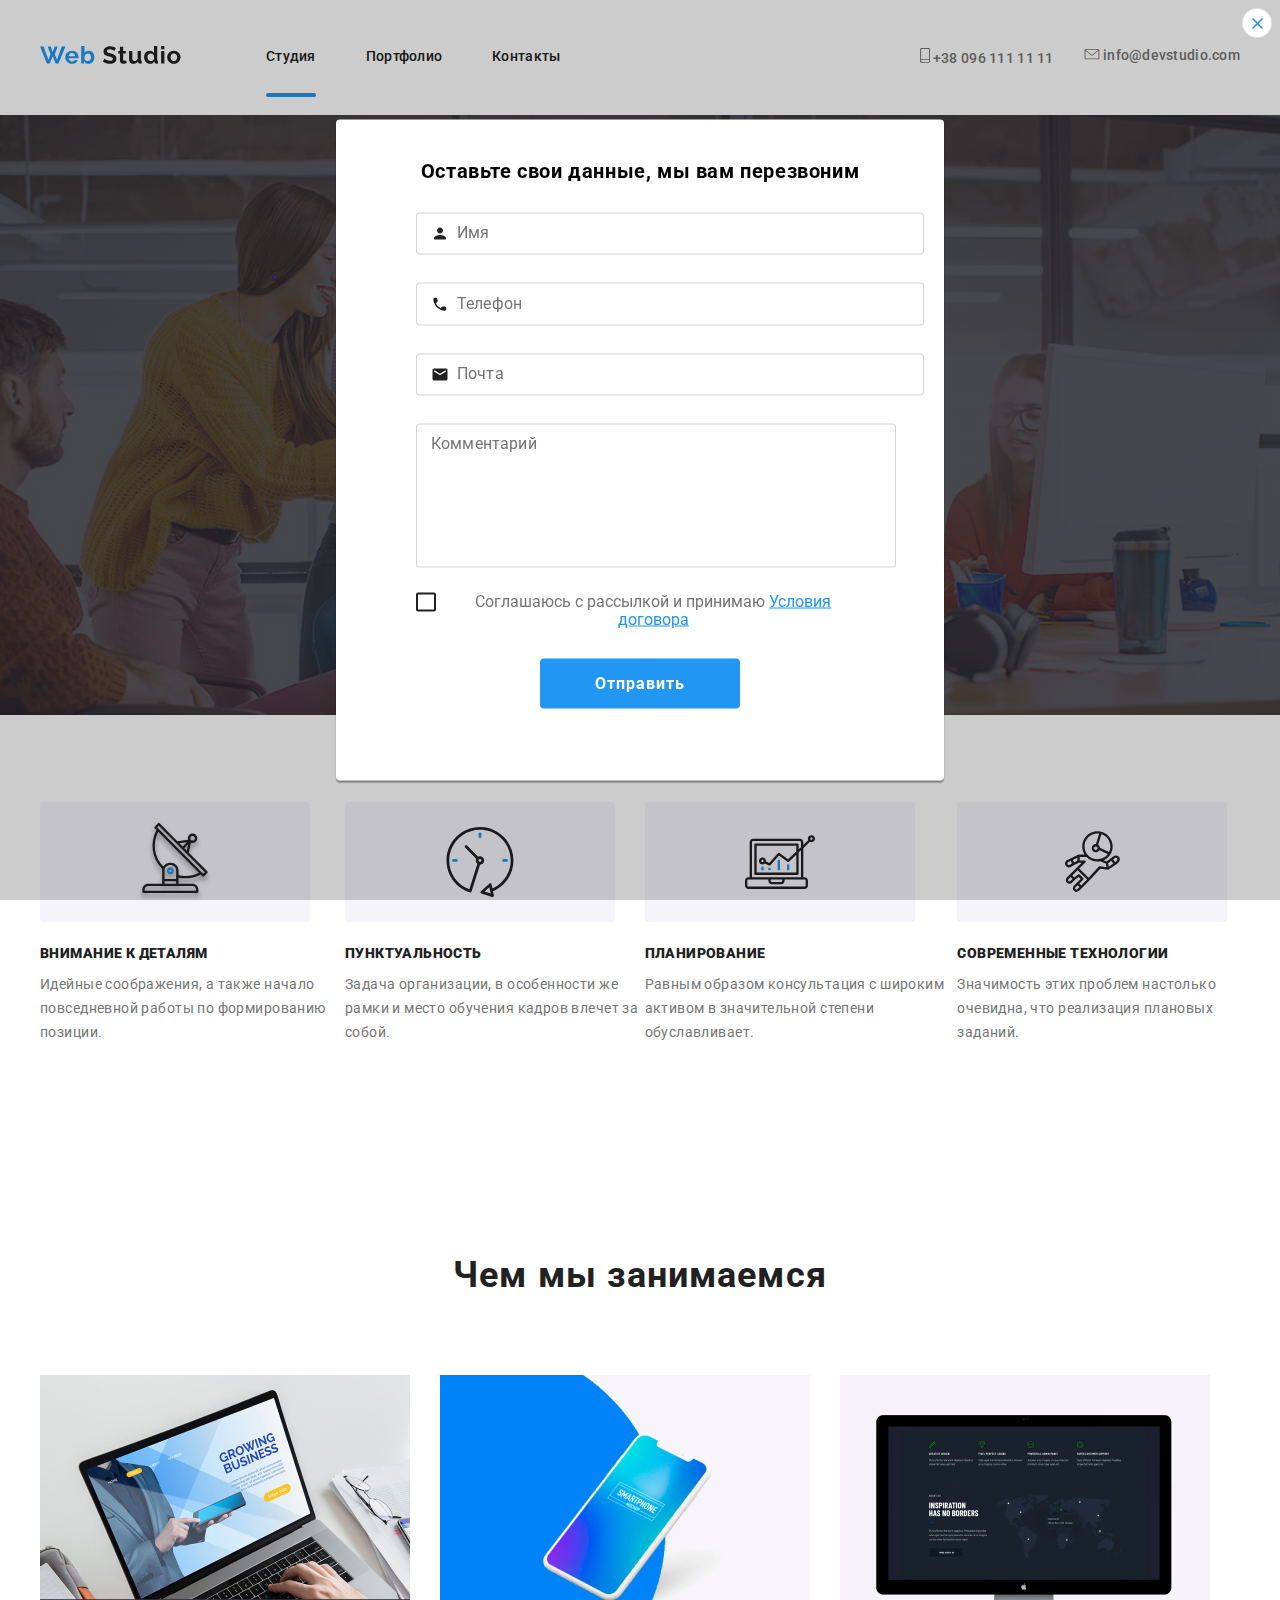
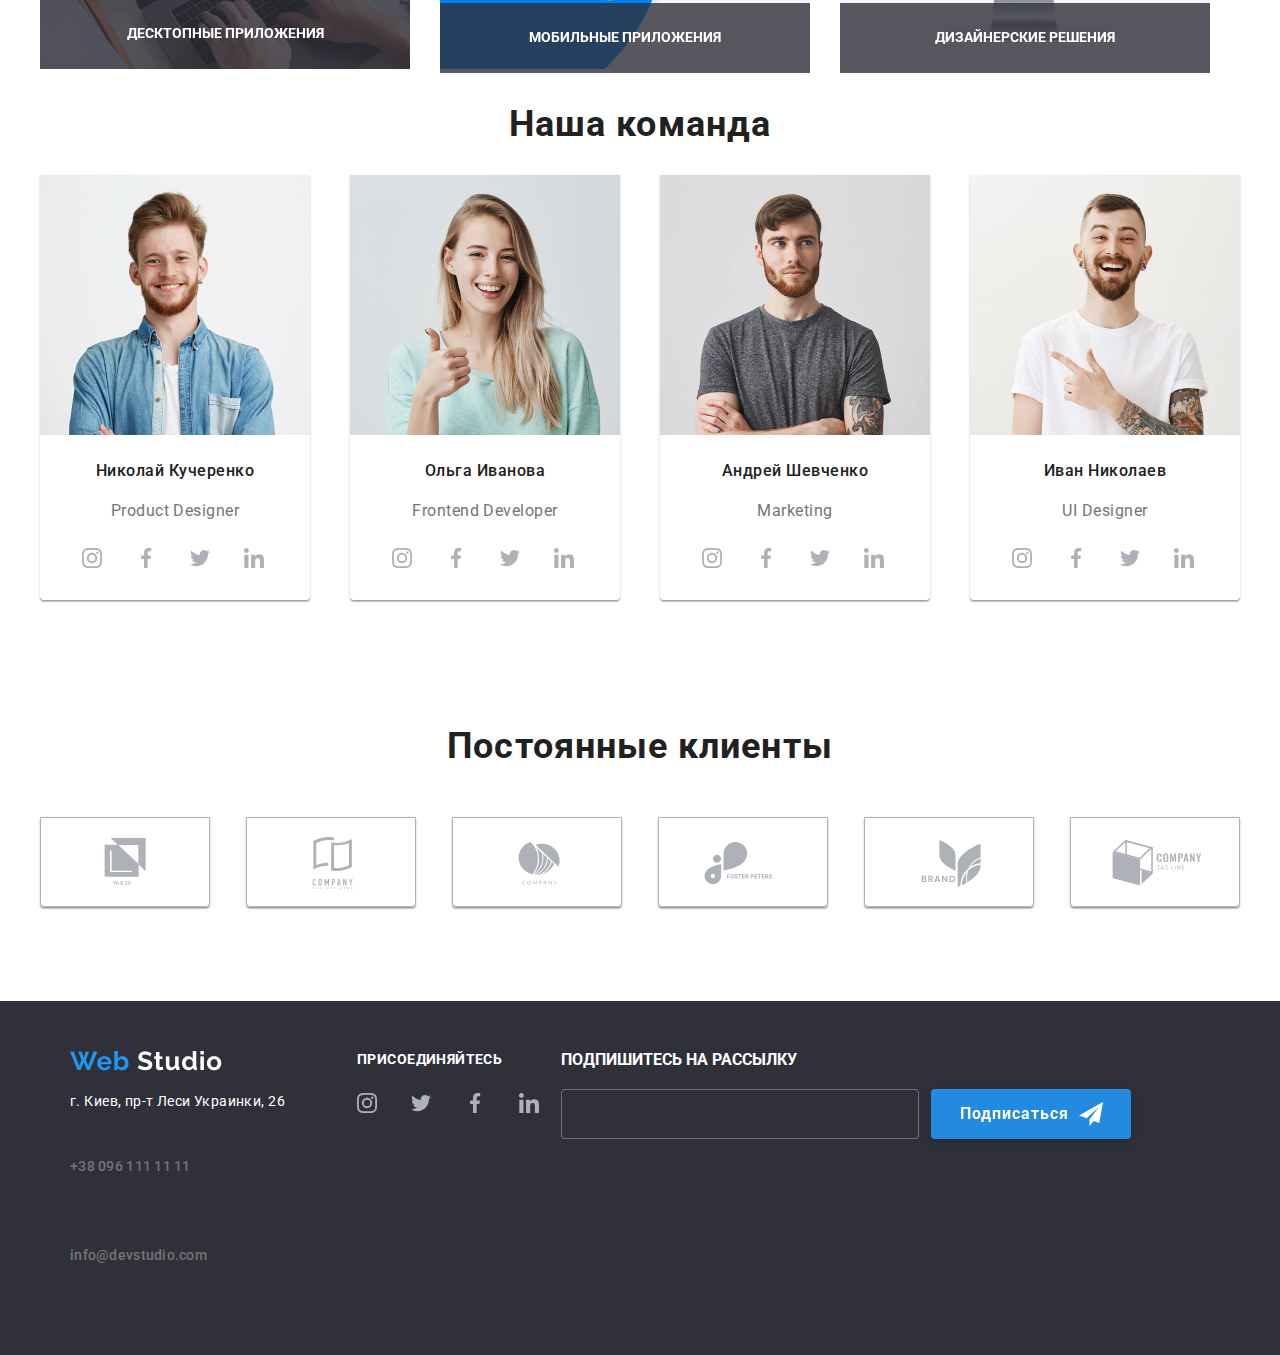
==== commit 3e40883b: "1708" ====
--- a/index.html
+++ b/index.html
@@ -72,7 +72,7 @@
         <button data-modal-open class="data-modal-open button" type="button">
           Заказать услугу
         </button>
-        <div data-modal class="backdrop is-hidden">
+        <div data-modal class="backdrop .is-hidden">
           <button class="modal-close-button" type="button" data-modal-close>
             <svg class="close-icon">
               <use href="./images/sprite.svg#icon-close"></use>
--- a/CSS/styles.css
+++ b/CSS/styles.css
@@ -1251,9 +1251,9 @@
 
 .checkbox-label {
   display: flex;
-  align-items: center;
+  /*align-items: center;*/
   font-weight: 400;
-  line-height: 1.7143;
+  /*line-height: 1.7143;*/
   color:  #757575;
 
 
@@ -1280,7 +1280,7 @@
 }
 
 .contact-form-checkbox-span {
-  white-space: pre;
+  /*white-space: pre;*/
 }
 .contact-form-checkbox-span-link {
   text-decoration-line: underline;
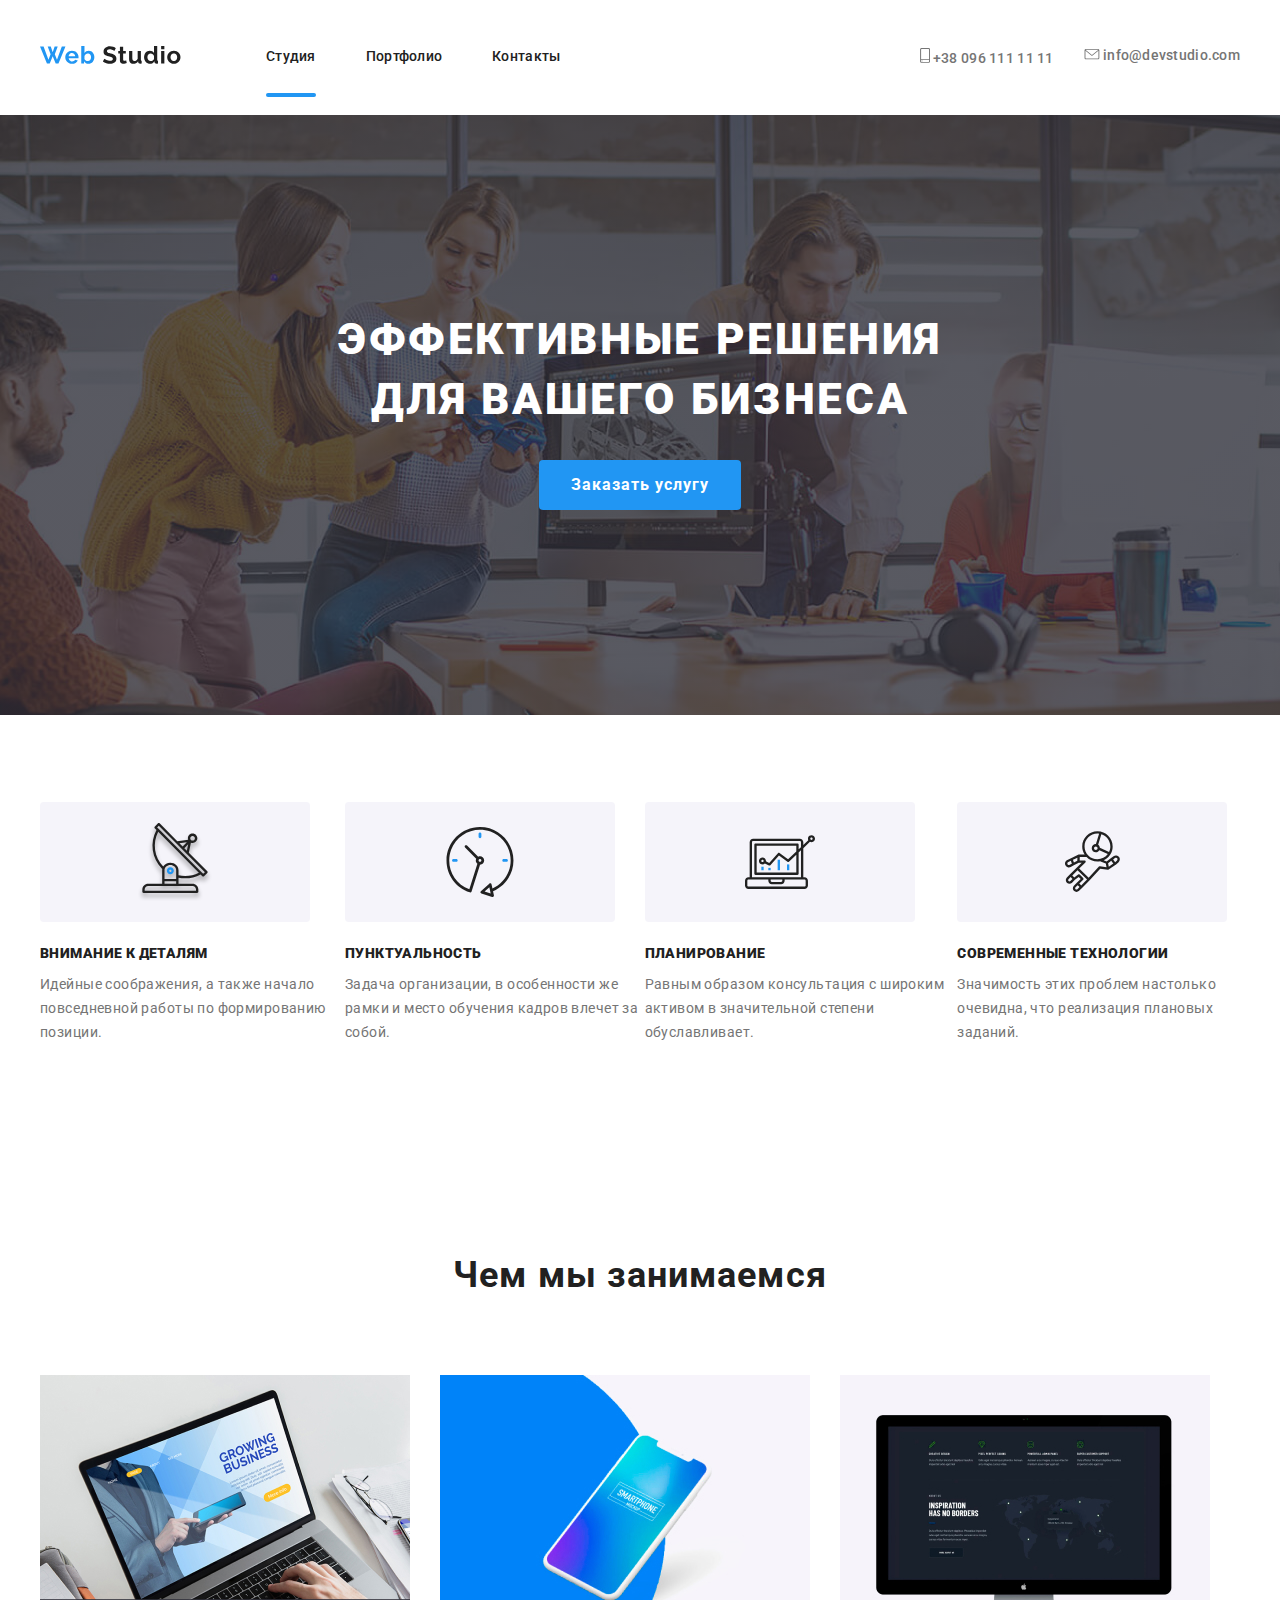
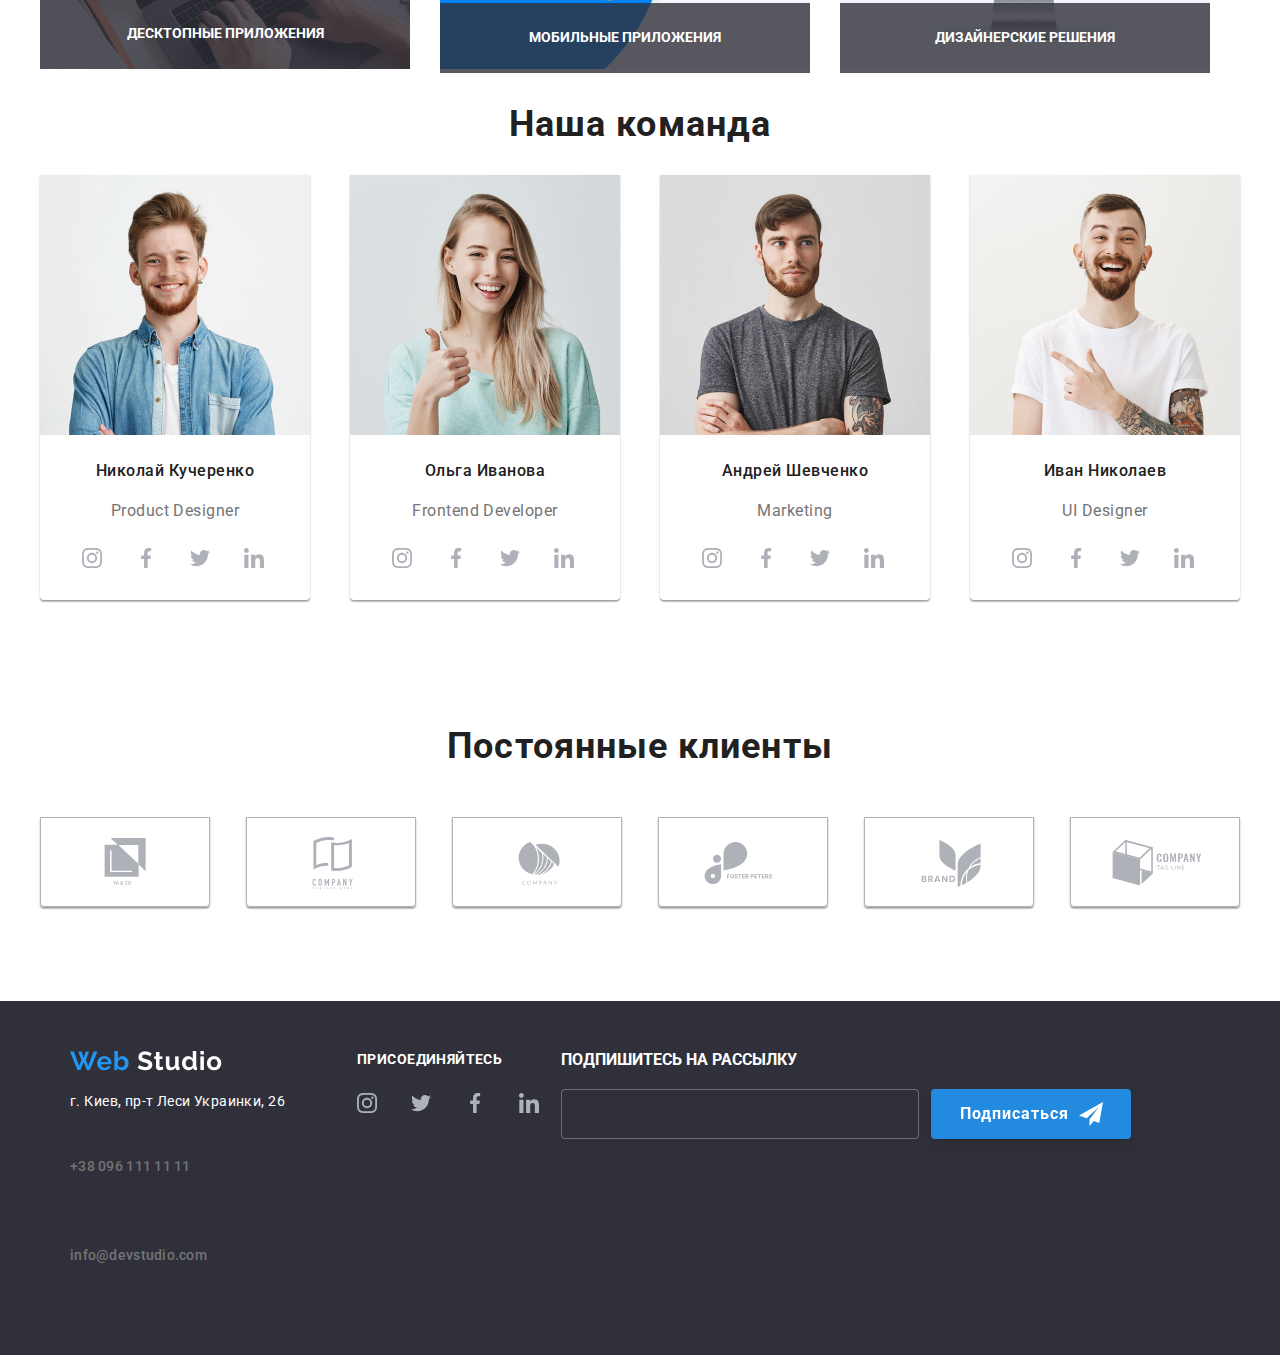
==== commit 88d6cee3: "Update index.html" ====
--- a/index.html
+++ b/index.html
@@ -72,7 +72,7 @@
         <button data-modal-open class="data-modal-open button" type="button">
           Заказать услугу
         </button>
-        <div data-modal class="backdrop .is-hidden">
+        <div data-modal class="backdrop is-hidden">
           <button class="modal-close-button" type="button" data-modal-close>
             <svg class="close-icon">
               <use href="./images/sprite.svg#icon-close"></use>
--- a/CSS/styles.css
+++ b/CSS/styles.css
@@ -1166,7 +1166,7 @@
   padding-top: 11px;
   padding-right: 17px;
   padding-bottom: 11px;
-  padding-left: 41px;
+  /*padding-left: 41px;*/
 }
 
 .form-field-input:focus,
@@ -1175,7 +1175,7 @@
 }
 .form-field-textarea {
   height: 120px;
-  padding: 11px 15px;
+  padding: 11px 10px;
   resize: none;
 }
 
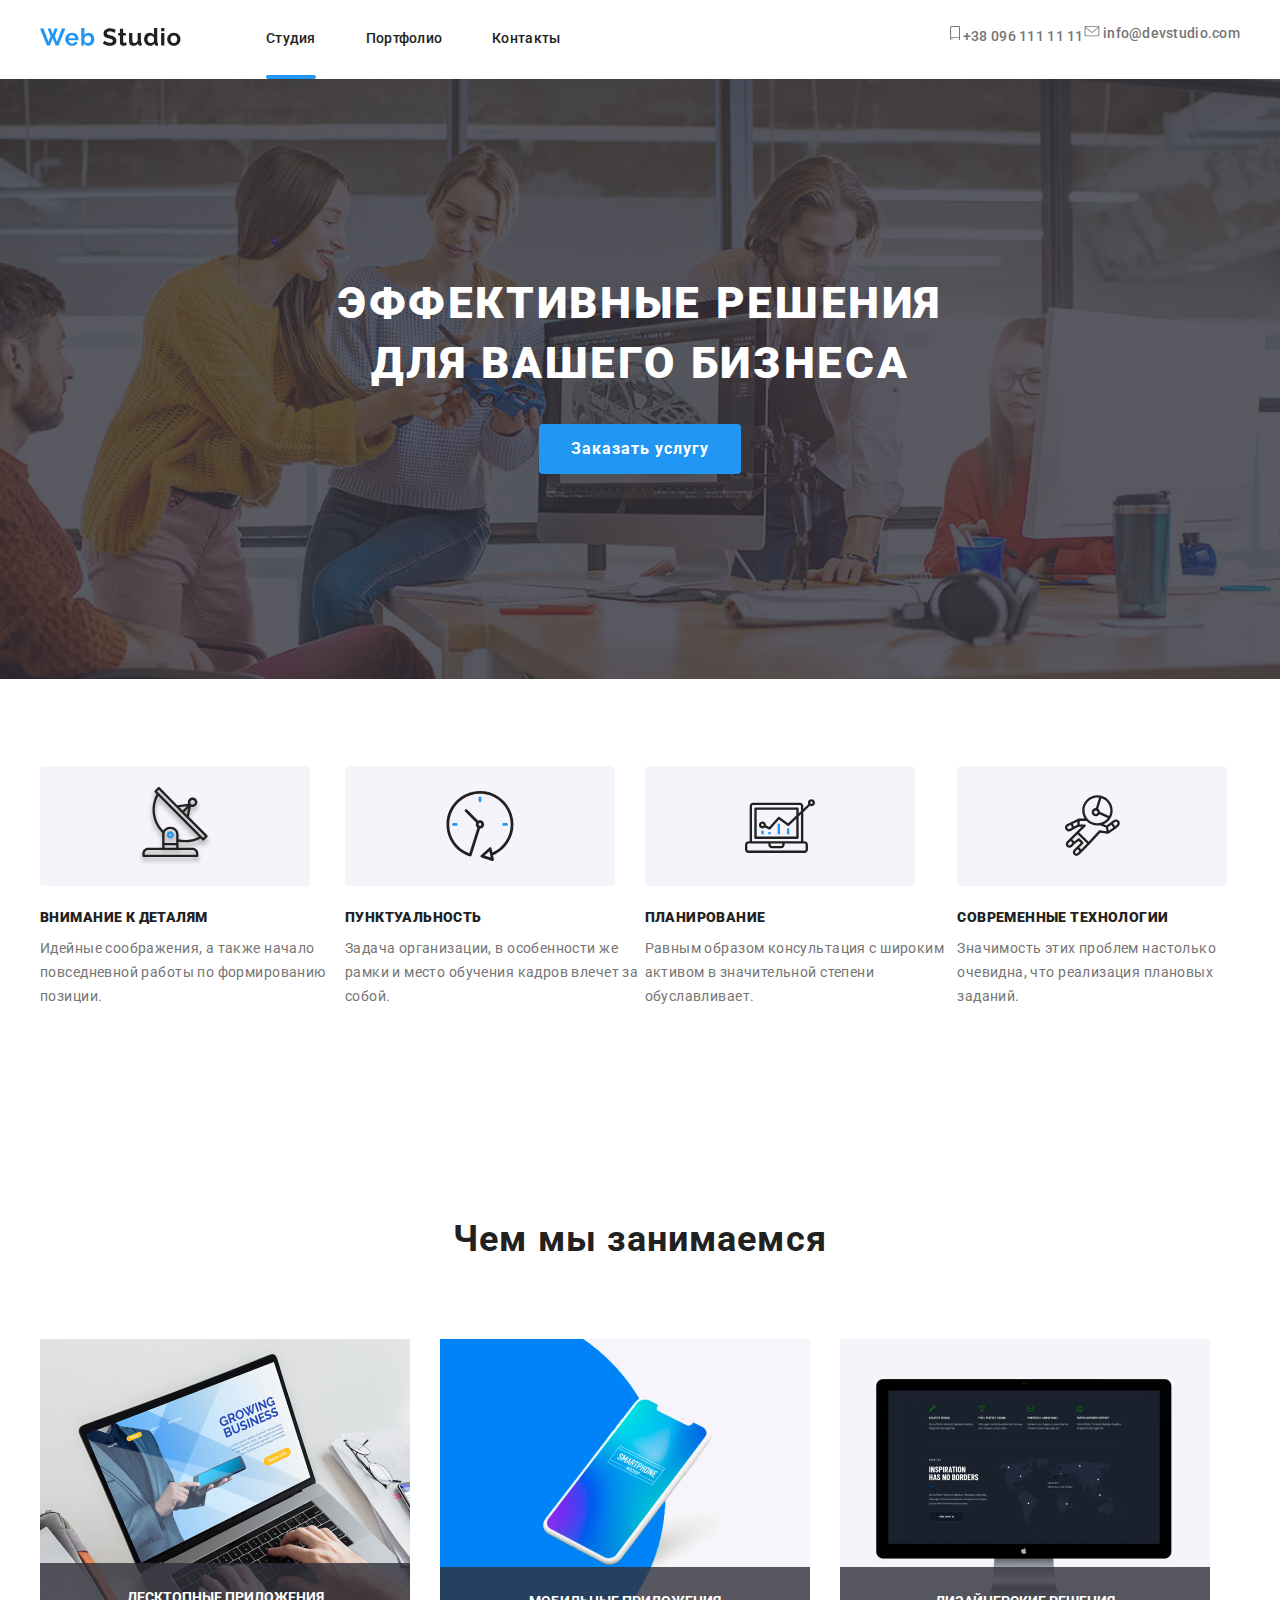
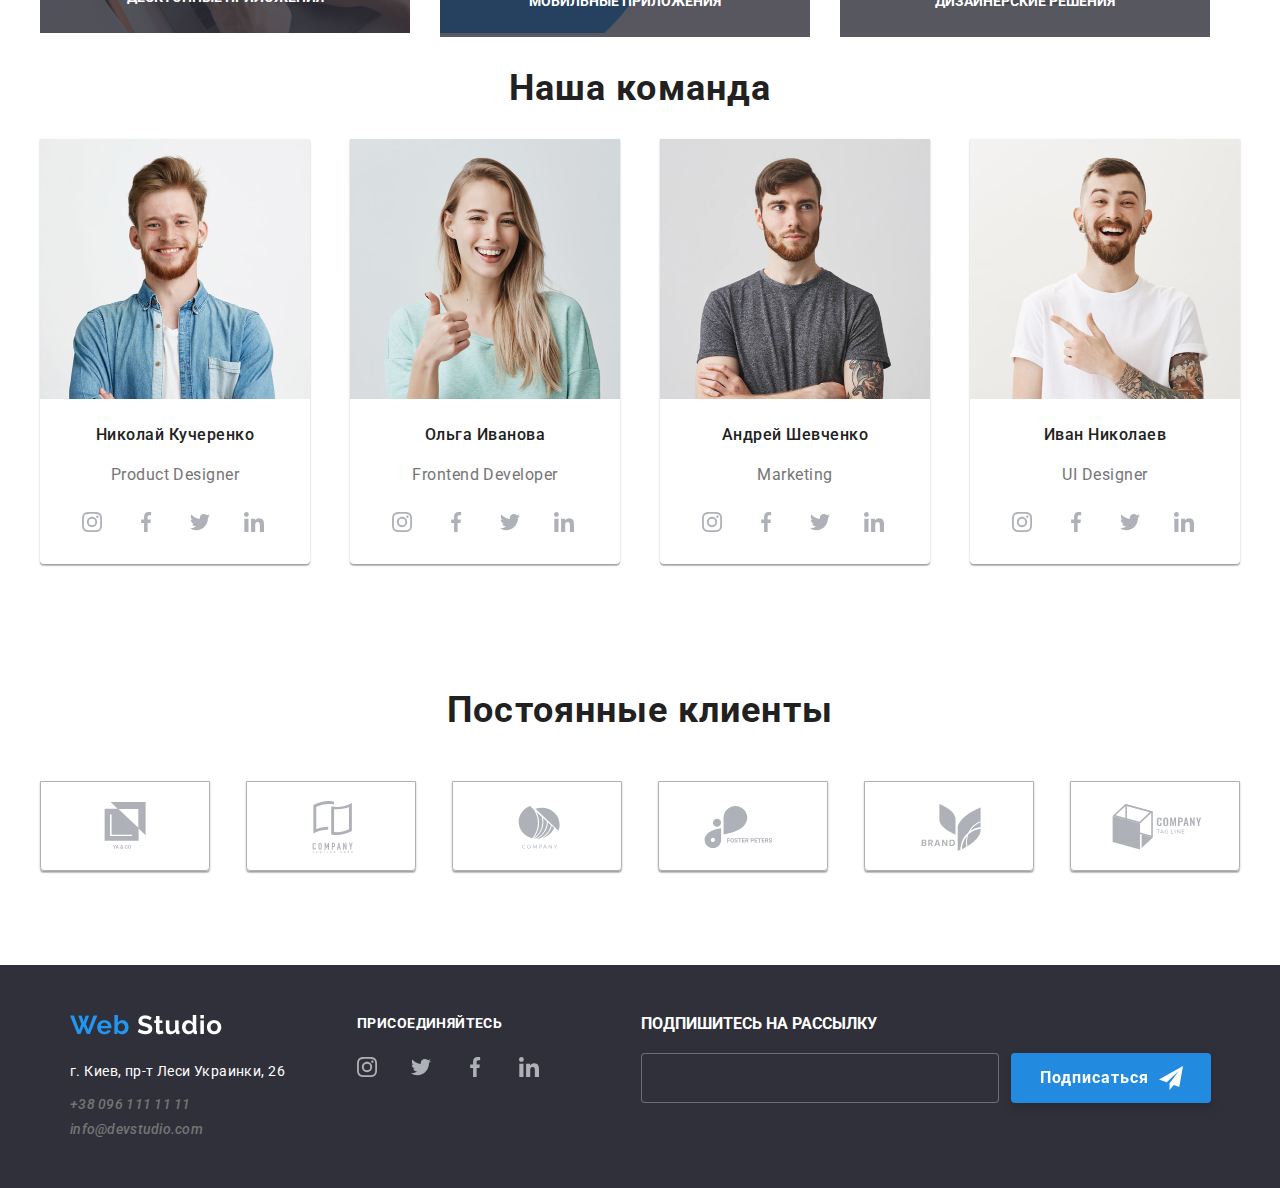
==== commit d1c2a2b1: "footer-corr" ====
--- a/index.html
+++ b/index.html
@@ -73,12 +73,12 @@
           Заказать услугу
         </button>
         <div data-modal class="backdrop is-hidden">
-          <button class="modal-close-button" type="button" data-modal-close>
-            <svg class="close-icon">
-              <use href="./images/sprite.svg#icon-close"></use>
-            </svg>
-          </button>
           <div class="modal">
+            <button class="modal-close-button" type="button" data-modal-close>
+              <svg class="close-icon">
+                <use href="./images/sprite.svg#icon-close"></use>
+              </svg>
+            </button>
             <b class="modal-for-call"
               >Оставьте свои данные, мы вам перезвоним</b
             >
@@ -491,24 +491,30 @@
             </a>
 
             <div class="address-div">
-              <address>
-                <a
-                  class="address-item-link"
-                  href="https://goo.gl/maps/PfShquKMq7pHnLQV8"
-                >
-                  <p class="address-item">г. Киев, пр-т Леси Украинки, 26</p>
-                </a>
+              <address class="address">
+                <ul class="contact-data-list list">
+                  <li class="contact-list-item">
+                    <a
+                      class="address-item-link"
+                      href="https://goo.gl/maps/PfShquKMq7pHnLQV8"
+                    >
+                      <p class="address-item">
+                        г. Киев, пр-т Леси Украинки, 26
+                      </p>
+                    </a>
+                  </li>
+
+                  <li class="contact-list-item">
+                      <a class="contact-data" href="tel: ">+38 096 111 11 11</a>
+                    </li>
+                    <li class="contact-list-item">
+                      <a class="contact-data" href="mailto:info@devstudio.com">
+                        info@devstudio.com</a
+                      >
+                    </li>
+                  </ul>
+                </ul>
               </address>
-              <ul class="list">
-                <li class="contact-list-item">
-                  <a class="contact-data" href="tel: ">+38 096 111 11 11</a>
-                </li>
-                <li class="contact-list-item">
-                  <a class="contact-data" href="mailto:info@devstudio.com">
-                    info@devstudio.com</a
-                  >
-                </li>
-              </ul>
             </div>
           </div>
 
--- a/CSS/styles.css
+++ b/CSS/styles.css
@@ -48,13 +48,15 @@
   margin-right: 0;
 }
 
-.contact-list-item {
+/*.contact-list-item {
   margin-right: 30px;
   padding-bottom: 9px;
-}
+}*/
 .site-nav .contact-list-item:last-child {
   margin-right: 0;
 }
+.contact-list-item:not(:last-child) {
+  margin-bottom: 9px;}
 
 .logo {
   font-family: "Roboto", sans-serif;
@@ -172,8 +174,8 @@
 }
 .contact-data {
   display: block;
-  padding-top: 32px;
-  padding-bottom: 32px;
+  /*padding-top: 32px;
+  padding-bottom: 32px;*/
   list-style: none;
   text-decoration: none;
   font-weight: 500;
@@ -804,6 +806,9 @@
   padding-right: 60px;
   
   }
+  .address {
+    margin-top: 20px;
+  }
   .footer-logo {
     padding-left: 
   }
@@ -885,7 +890,7 @@
   }
 
   .address-item-link {
-  padding-bottom: 9px;
+  /*padding-bottom: 9px;*/
   }
   .join-text {
     padding-left: 12px;
@@ -905,8 +910,10 @@
   
   .pro-button:hover,
   .pro-button:focus {
-  color: white
-  ;}
+  color: white;
+background-color: #2196f3;
+  box-shadow: 0px 2px 2px rgba(0, 0, 0, 0.12), 0px 1px 2px rgba(0, 0, 0, 0.08),
+    0px 3px 1px rgba(0, 0, 0, 0.1);}
   
   .products-button {
   font-weight: 500;
@@ -1031,7 +1038,7 @@
 }
 
 .subscribe-form-section {
-
+margin-left: 80px;
 }
 
 .subscribe-to {
@@ -1160,13 +1167,13 @@
   border: 1px solid rgba(33, 33, 33, 0.2);
   border-radius: 4px;
   transition: border 250ms cubic-bezier(0.4, 0, 0.2, 1);
-
+  padding-right: 10px;
 }
 .form-field-input {
   padding-top: 11px;
   padding-right: 17px;
   padding-bottom: 11px;
-  /*padding-left: 41px;*/
+  padding-left: 41px;
 }
 
 .form-field-input:focus,
@@ -1175,7 +1182,7 @@
 }
 .form-field-textarea {
   height: 120px;
-  padding: 11px 10px;
+  padding: 11px 30px;
   resize: none;
 }
 
@@ -1281,10 +1288,12 @@
 
 .contact-form-checkbox-span {
   /*white-space: pre;*/
+  text-align: start;
 }
 .contact-form-checkbox-span-link {
   text-decoration-line: underline;
   color: #2196f3;
+  width: 44px;
 }
 
 .modal-close-button {
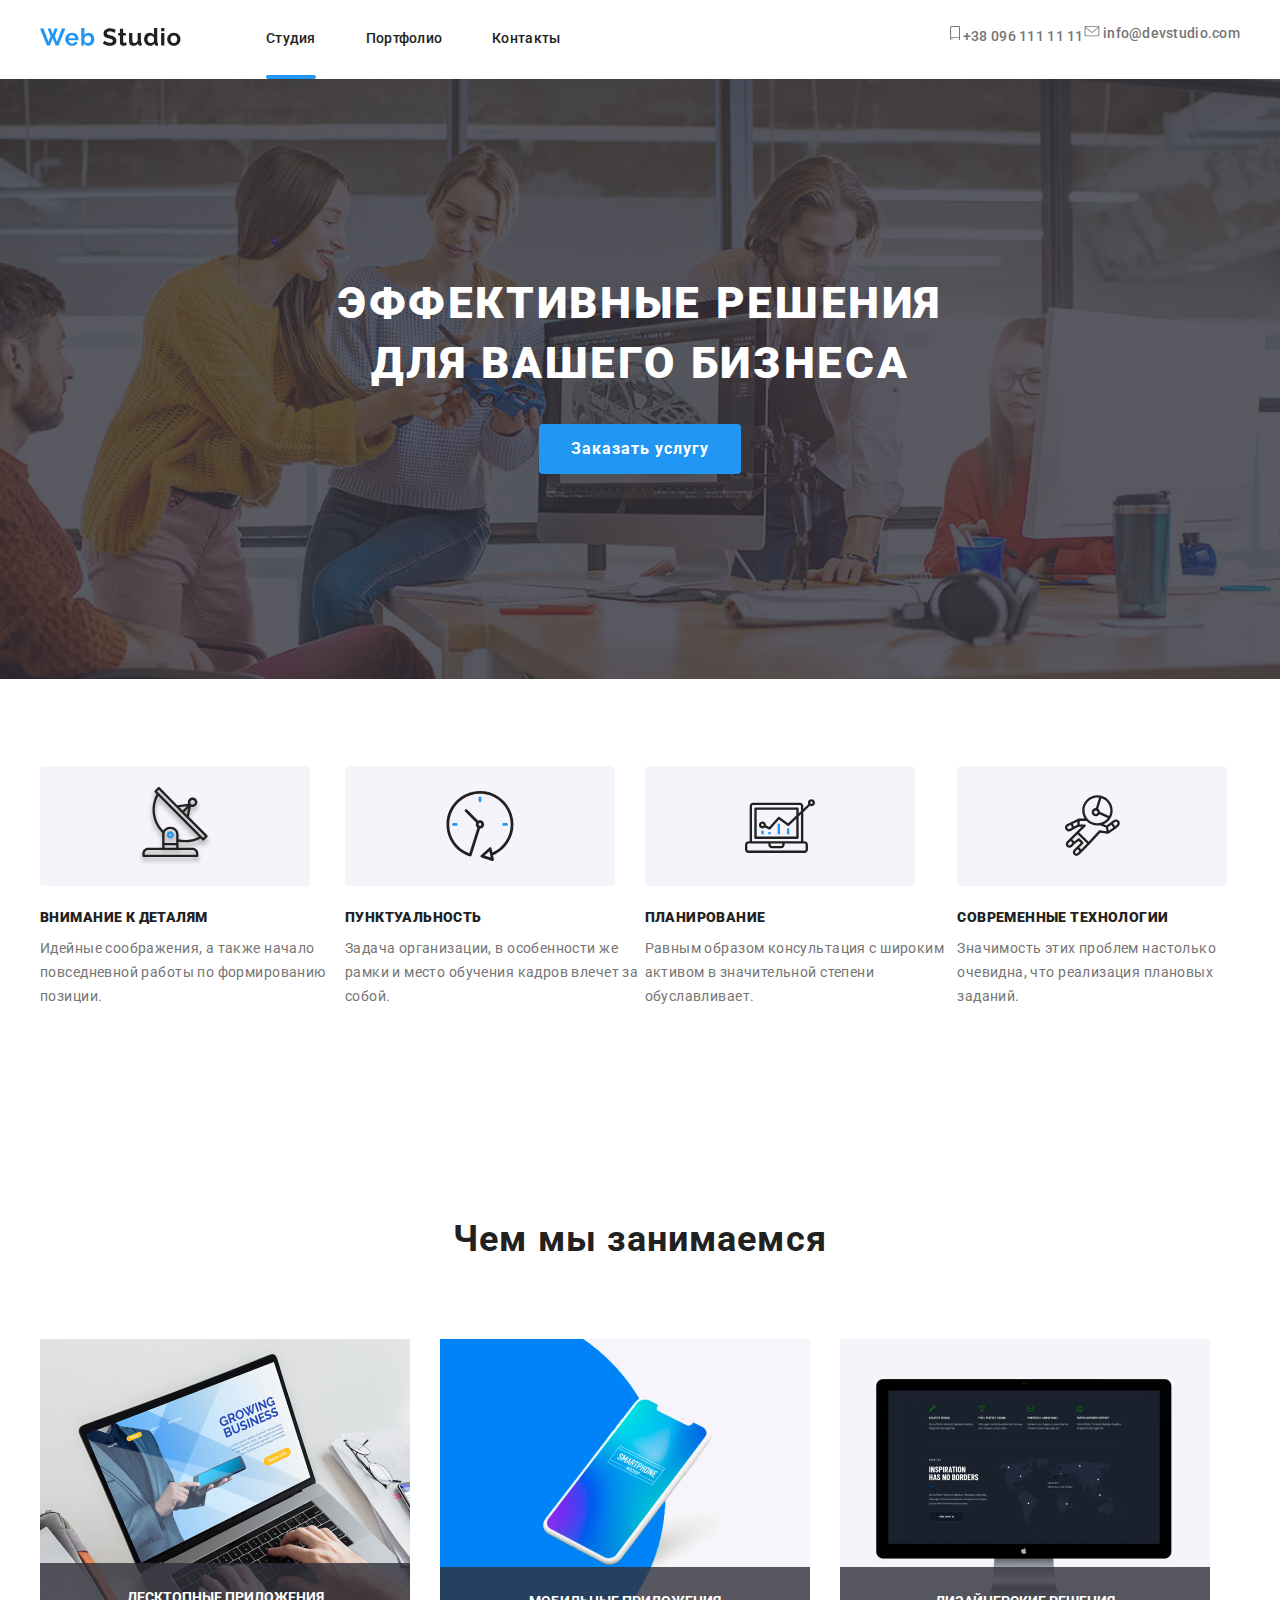
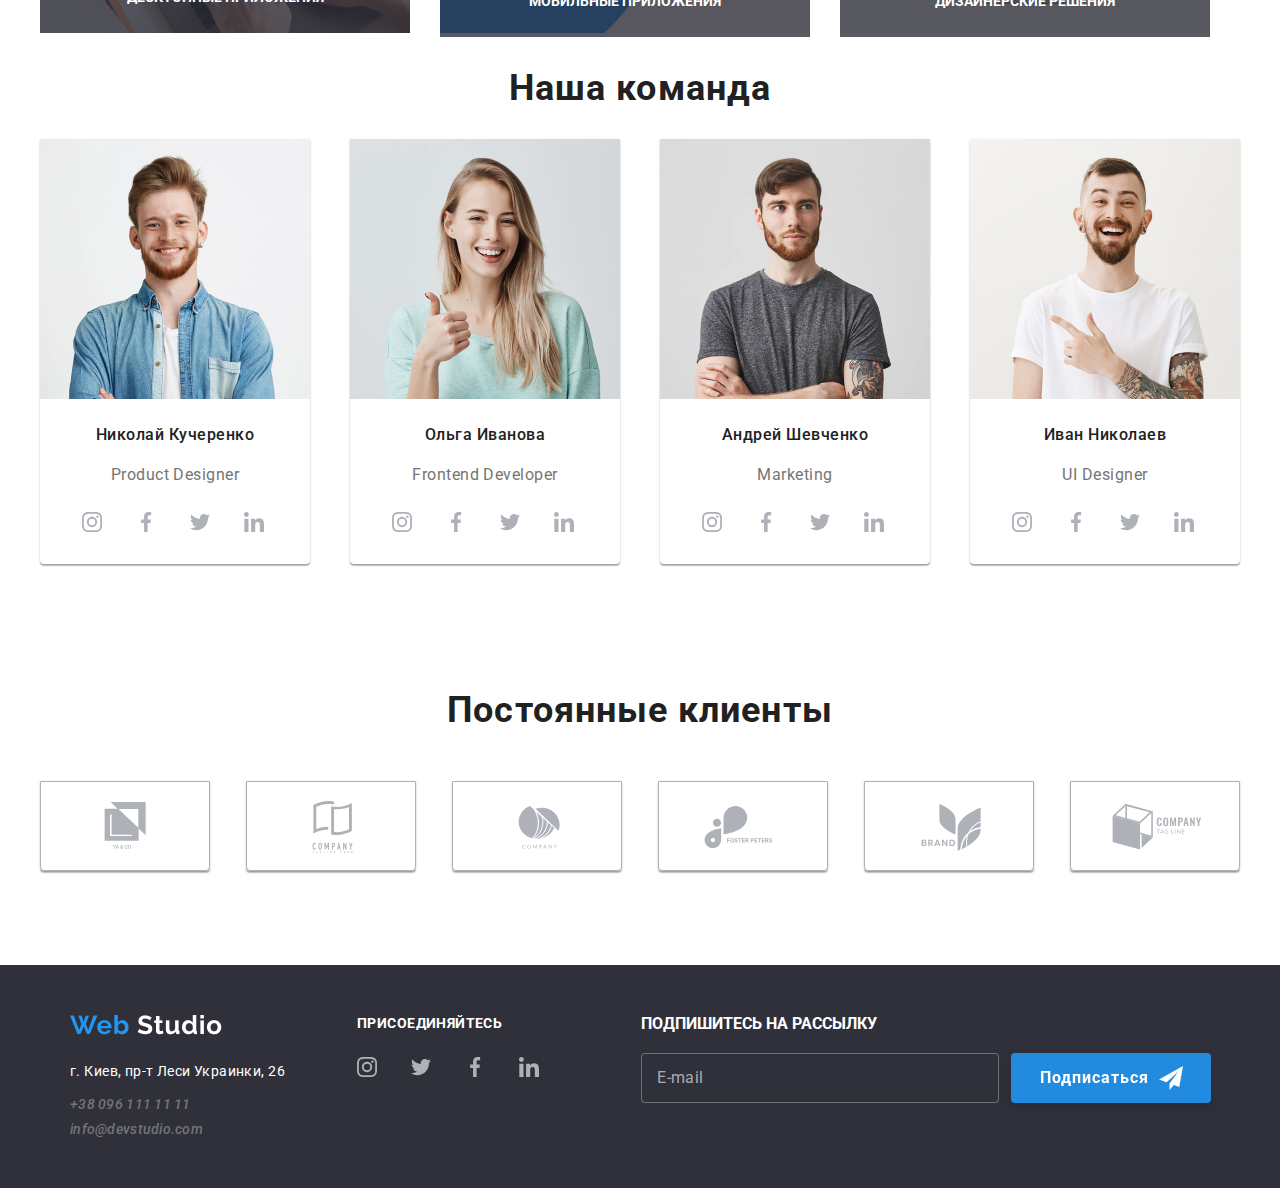
==== commit a6b3601b: "inpur-color" ====
--- a/index.html
+++ b/index.html
@@ -573,6 +573,7 @@
                 type="email"
                 name="mail"
                 id="email"
+                placeholder="E-mail"
               />
               <button class="subscribe-form-submit-button button" type="submit">
                 Подписаться
--- a/CSS/styles.css
+++ b/CSS/styles.css
@@ -1062,6 +1062,8 @@
   border-radius: 4px;
   margin-right: 12px;
   background-color: #2f303a;
+  color: #eeeeee;
+  
 }
 
 .subscribe-form-input::placeholder {
@@ -1070,7 +1072,7 @@
   line-height: 1.25;
   letter-spacing: 0.03em;
   color: rgba(255, 255, 255, 0.6);
-}
+  text-decoration-color: white; }
 
 .subscribe-form-submit-button {
   display: inline-flex;
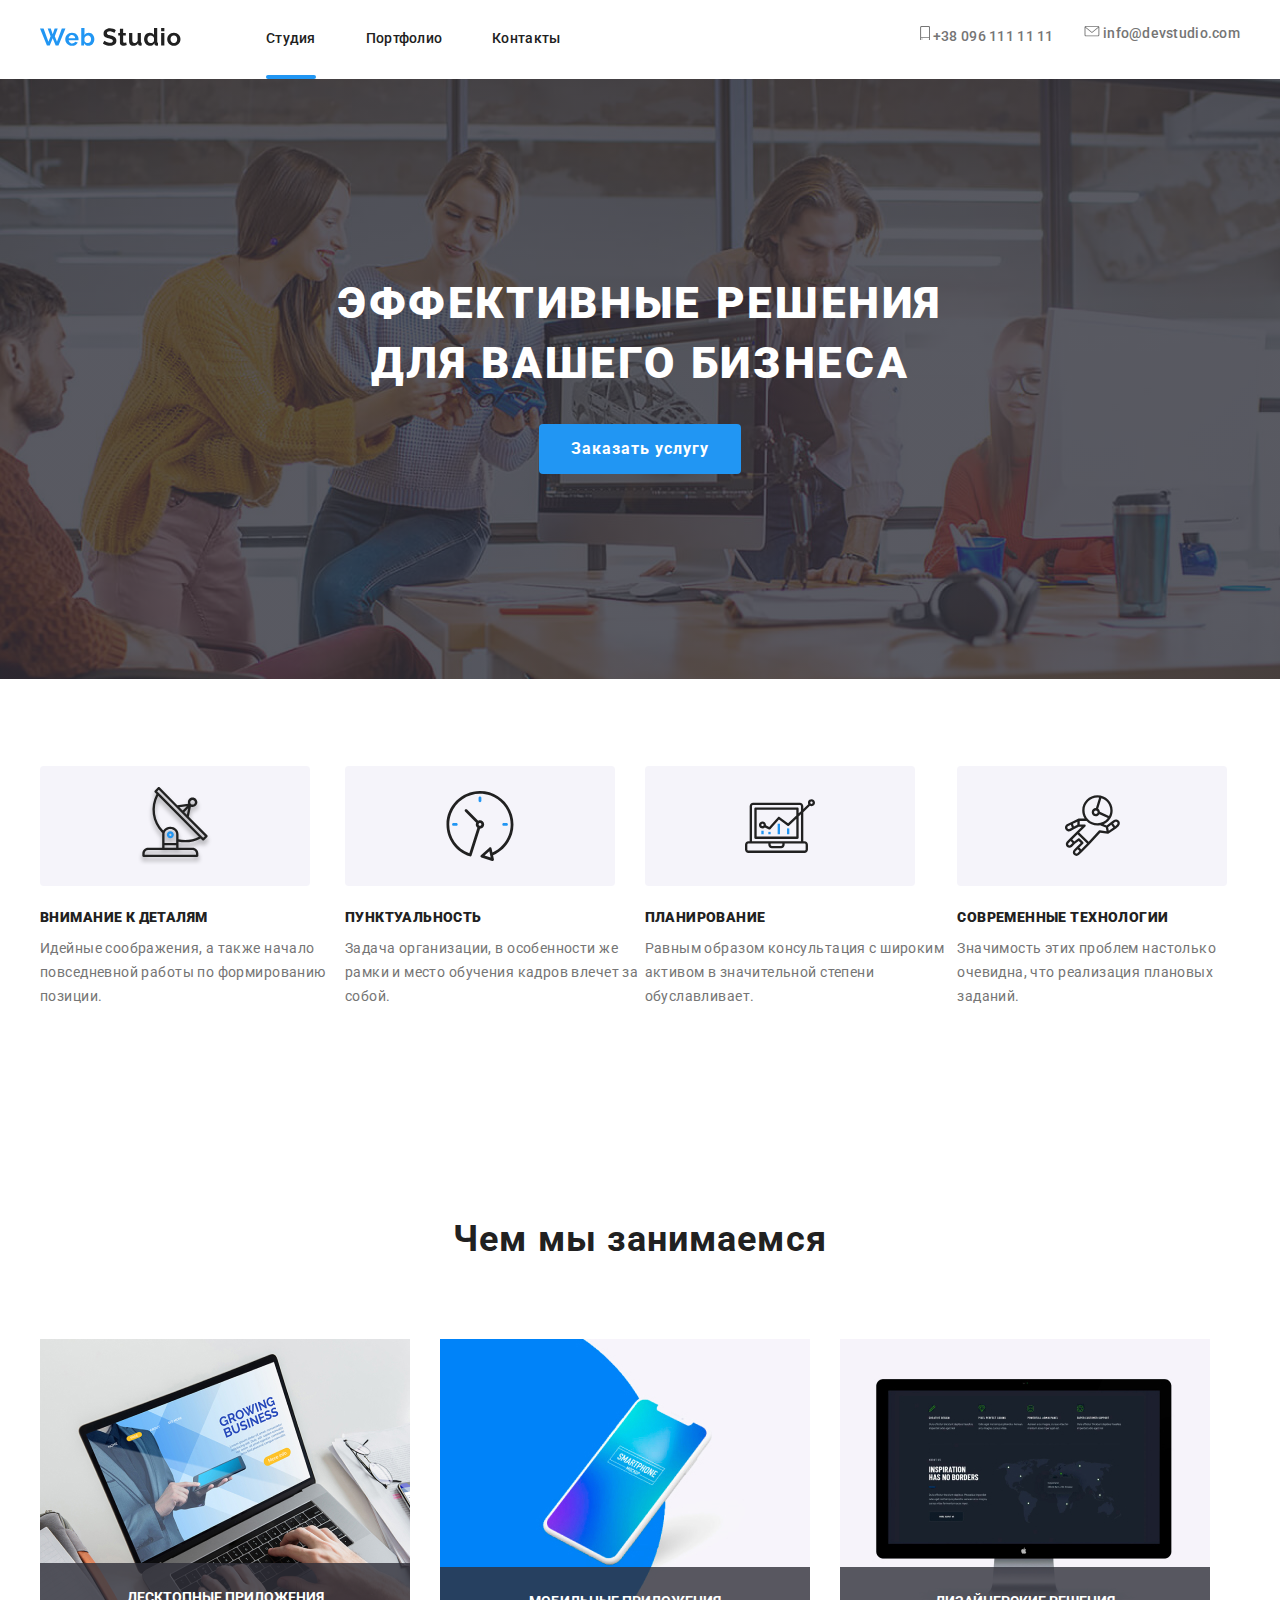
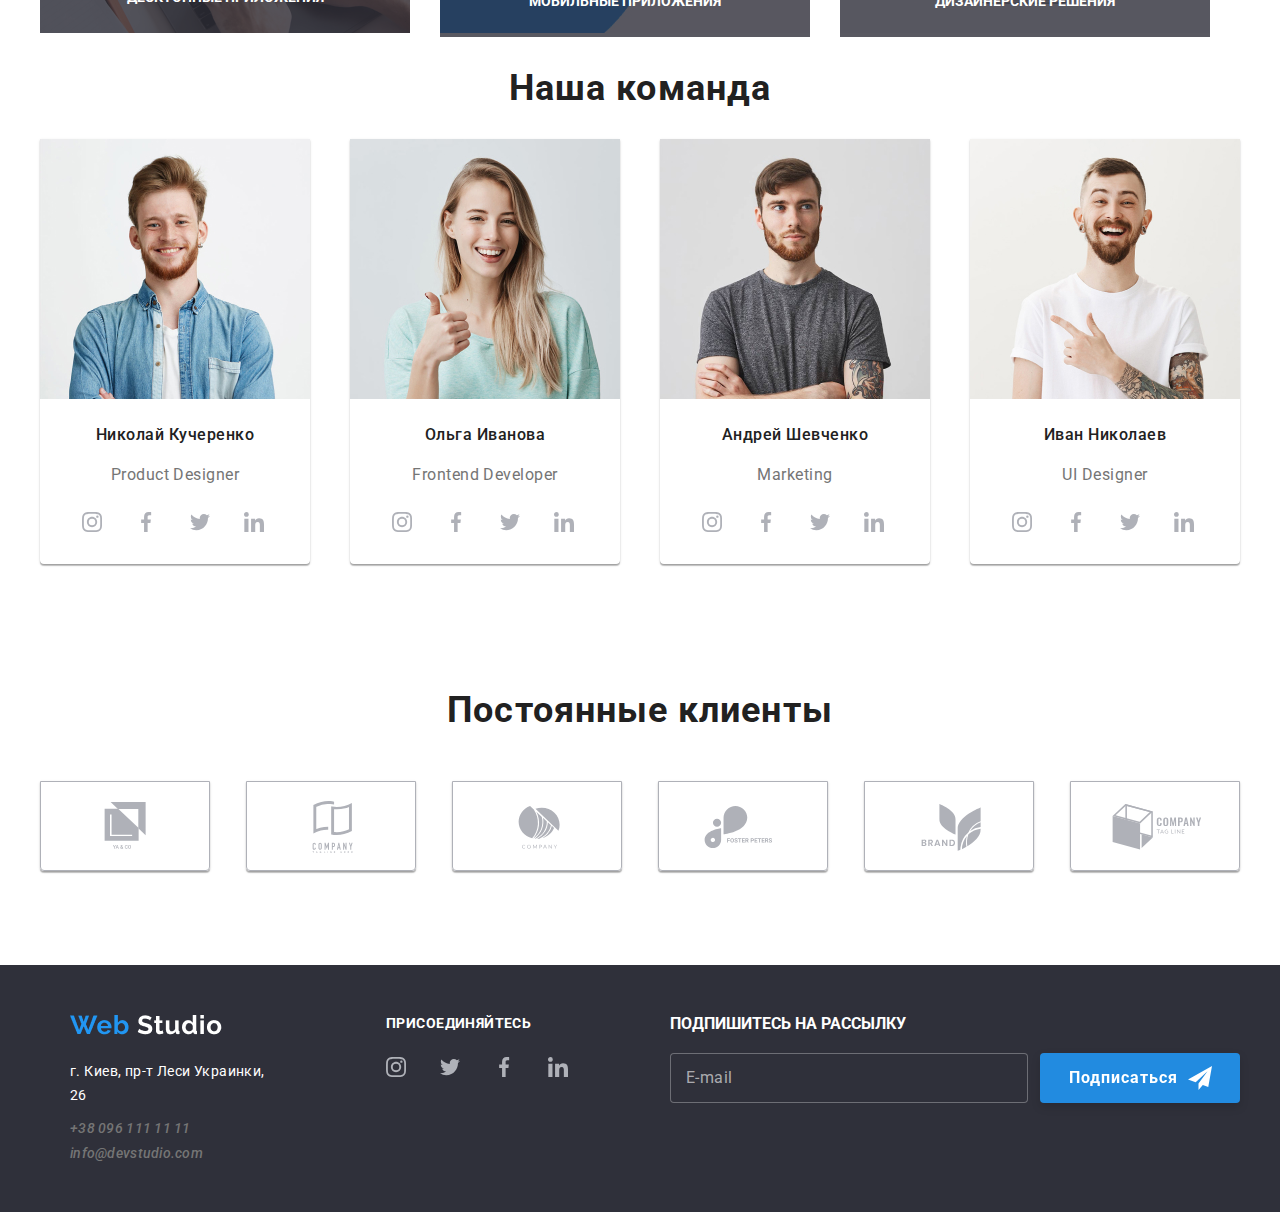
==== commit 3d849664: "edit" ====
--- a/index.html
+++ b/index.html
@@ -503,16 +503,14 @@
                       </p>
                     </a>
                   </li>
-
+                  <li class="contact-list-item list">
+                    <a class="contact-data" href="tel: ">+38 096 111 11 11</a>
+                  </li>
                   <li class="contact-list-item">
-                      <a class="contact-data" href="tel: ">+38 096 111 11 11</a>
-                    </li>
-                    <li class="contact-list-item">
-                      <a class="contact-data" href="mailto:info@devstudio.com">
-                        info@devstudio.com</a
-                      >
-                    </li>
-                  </ul>
+                    <a class="contact-data" href="mailto:info@devstudio.com">
+                      info@devstudio.com</a
+                    >
+                  </li>
                 </ul>
               </address>
             </div>
--- a/CSS/styles.css
+++ b/CSS/styles.css
@@ -48,10 +48,10 @@
   margin-right: 0;
 }
 
-/*.contact-list-item {
+.contact-list-item {
   margin-right: 30px;
-  padding-bottom: 9px;
-}*/
+  
+}
 .site-nav .contact-list-item:last-child {
   margin-right: 0;
 }
@@ -922,6 +922,8 @@
   text-align: center;
   letter-spacing: 0.03em;
   color: #212121;
+   transform: translateY(0);
+  transition: transform 250ms cubic-bezier(0.4, 0, 0.2, 1);
   }
  .product-item:hover,
  .product-item:focus {
@@ -1104,7 +1106,7 @@
 
 .backdrop.is-hidden {
   opacity: 0;
-  pointer-events: none;
+  
   visibility: hidden;
   pointer-events: none;
   transform: translate(100%)
@@ -1170,6 +1172,8 @@
   border-radius: 4px;
   transition: border 250ms cubic-bezier(0.4, 0, 0.2, 1);
   padding-right: 10px;
+  outline-color: #2196f3;
+ 
 }
 .form-field-input {
   padding-top: 11px;
@@ -1177,11 +1181,14 @@
   padding-bottom: 11px;
   padding-left: 41px;
 }
+.contact-data-list {
+  list-style: none;
+}
 
 .form-field-input:focus,
 .form-field-textarea:focus {
   border: 1px solid  #2196f3;
-}
+  }
 .form-field-textarea {
   height: 120px;
   padding: 11px 30px;
